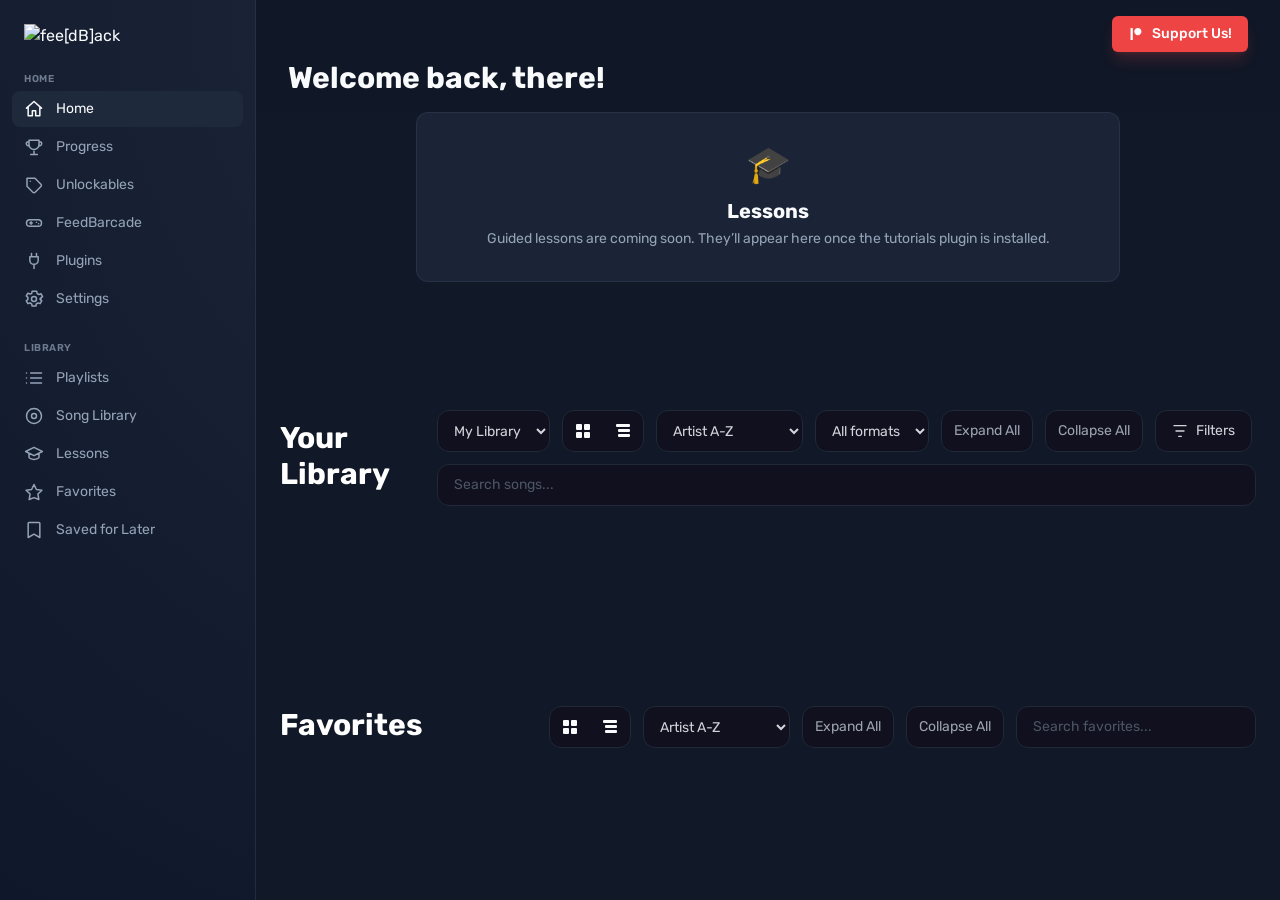
==== static/v3/index.html @ 0f02298d "feat(capabilities): gamepad-input domain Core-owned domain that lets a plugin claim a controller and" ====
<!DOCTYPE html>
<!--
  fee[dB]ack v0.3.0 shell — the app's only UI, served at `/` (and `/v3`, a
  back-compat alias). The classic v2 shell it was forked from is deleted.

  Originally a re-chromed copy of that shell: the v0.3.0 sidebar + topbar
  replace the (hidden) legacy navbar, new #v3-* screens are added, and all the
  legacy screens (#home library, #favorites, #settings, #player, #audio, plugin
  nav containers) are kept verbatim so static/app.js boots UNMODIFIED and the
  whole engine — player/highway, plugin loader, capabilities, audio, library,
  settings — is reused as-is. Navigation is the shared window.showScreen across
  both #v3-* and legacy/#plugin-* screens.
  See ~/Repositories/feedBack-feedback-v030/prompts/12-app-shell.md.
-->
<html lang="en" class="dark scroll-smooth">
<head>
    <meta charset="UTF-8">
    <meta name="viewport" content="width=device-width, initial-scale=1.0">
    <meta name="theme-color" content="#0f172a">
    <meta name="description" content="fee[dB]ack — practice loop for your guitar library: play along, track accuracy, level up.">
    <title>fee[dB]ack</title>
    <!-- Splitscreen pop-out windows (`?ssFollower=1`) get driven into follower
         mode by the splitscreen plugin AFTER it loads, which is well after
         the parser has rendered v3-sidebar / v3-topbar / #player-controls /
         the v3 player rail. Without an early flag the popup flashes the
         normal v3 chrome for hundreds of ms before the plugin gets a chance
         to hide it. Tag the document root before ANY external script parses
         and pair it with a style block that suppresses every chrome element
         immediately. The splitscreen plugin's own ss-follower body class
         takes over once it boots, mirroring this rule set so the two stay
         in sync (see the plugin's screen.js chrome-hide CSS).

         IMPORTANT: do NOT hide #v3-main here. #player lives *inside* #v3-main
         (it's the scroll container that holds every .screen), so a
         `display:none` on #v3-main also blanks #player — the one surface we
         need visible. app.js's follower bootstrap already activated #player
         (app.js:9716), and the plugin's ss-follower rules likewise keep
         #player shown and never touch #v3-main; matching that keeps the
         empty player chrome painted through the boot window instead of a
         blank popup. Hide the chrome *inside* #v3-main (topbar, non-player
         screens, rail) individually, leaving #v3-main as a transparent
         flex container. -->
    <style>
        html.ss-follower-pre #v3-sidebar,
        html.ss-follower-pre #v3-topbar,
        html.ss-follower-pre #v3-railzone,
        html.ss-follower-pre [id^="v3-rail-pop-"],
        html.ss-follower-pre #player-controls,
        html.ss-follower-pre #player-hud,
        html.ss-follower-pre #section-map,
        html.ss-follower-pre #navbar,
        html.ss-follower-pre .screen:not(#player) { display: none !important; }
        html.ss-follower-pre body { margin: 0; overflow: hidden; }
    </style>
    <script>
        (function () {
            try {
                if (new URLSearchParams(location.search).get('ssFollower') === '1') {
                    document.documentElement.classList.add('ss-follower-pre');
                }
            } catch (_) { /* file:// or sandboxed iframe */ }
        })();
    </script>
    <!-- Interface size (Accessibility): apply the saved UI scale to the root
         font-size BEFORE any stylesheet paints, so there is no flash-of-reflow
         on load. Mirrors capabilities/interface-scale.js, which is the
         authoritative owner and re-applies once it parses. Relative % (never a
         px literal) so a raised browser/OS base font size is respected. -->
    <script>
        (function () {
            try {
                var raw = localStorage.getItem('v3-interface-scale');
                if (raw == null) return;
                var v = Math.min(1.5, Math.max(0.85, parseFloat(raw)));
                if (!isFinite(v) || Math.abs(v - 1) < 0.001) return;
                var el = document.documentElement;
                el.style.setProperty('--fb-scale', String(v));
                el.style.fontSize = (v * 100).toFixed(2) + '%';
            } catch (_) { /* file:// or private mode */ }
        })();
    </script>
    <!-- fee[dB]ack mark (the [dB] motif). SVG primary, PNG fallback. -->
    <link rel="icon" type="image/svg+xml" href="/static/v3/brand/favicon.svg">
    <link rel="icon" type="image/png" sizes="32x32" href="/static/v3/brand/favicon-32.png">
    <link rel="apple-touch-icon" href="/static/v3/brand/icon-192.png">
    <link rel="manifest" href="/static/v3/manifest.json">
    <!-- Tailwind utility classes are served from a prebuilt static
         stylesheet (regenerated by scripts/build-tailwind.sh). The old
         Play CDN (cdn.tailwindcss.com) JIT scanned the DOM ~1.8x/sec
         on the main thread, dropping ~26% of frames with the 3D
         highway running — see feedBack-desktop#110. Theme extensions
         (dark/accent/gold colors, Inter font) live in tailwind.config.js. -->
    <link rel="stylesheet" href="/static/tailwind.min.css">
    <!-- UI font: Rubik (Google Fonts, OFL). Applied via fontFamily.display in tailwind.config.js. -->
    <link rel="preconnect" href="https://fonts.gstatic.com" crossorigin>
    <link href="https://fonts.googleapis.com/css2?family=Rubik:wght@300;400;500;600;700;800;900&display=swap" rel="stylesheet">
    <link rel="stylesheet" href="/static/style.css">
    <link rel="stylesheet" href="/static/vendor/shepherd.css">
    <link rel="stylesheet" href="/static/tour-engine.css">
    <!-- v0.3.0 shell styles (radial-gradient bg, custom scrollbars). -->
    <link rel="stylesheet" href="/static/v3/v3.css">
    <!-- Detachable panes: the pop-out chip, the dock, and the widgets built-in
         panes render with. Hand-authored (not Tailwind-scanned) so a
         runtime-installed plugin can use the chip without shipping its own CSS. -->
    <link rel="stylesheet" href="/static/panes/panes.css">
    <!-- EVERY external script below is `defer`. Do not add a plain one.
         `defer` and `type="module"` scripts share a single "execute after
         parsing" list and run in DOCUMENT ORDER; a plain classic script runs
         DURING parse, ahead of all of them. So one plain tag would jump the
         queue — and once the capabilities become modules (they defer), a
         still-plain app.js would run BEFORE the bus exists and die on its
         top-level `window.feedBack.on(...)` calls. Keeping every tag deferred
         is what preserves this file's order through the ES-module migration.
         Enforced by test_every_external_script_defers_so_document_order_is_execution_order.

         The scripts themselves boot on DOMContentLoaded, which fires only after
         all of the above have evaluated — that is what lets a script's boot()
         use a global another script defines further down this list (there are
         ~43 such forward references). Their readyState guards therefore treat
         'interactive' as not-ready; see the note at each one. -->

    <!-- Diagnostics console capture must wrap console.* before any other
         script logs anything; load it as early as possible. See
         docs/diagnostics-bundle-spec.md (feedBack#166). -->
    <script defer src="/static/diagnostics.js"></script>
    <script type="module" src="/static/capabilities.js"></script>
    <script type="module" src="/static/capabilities/library.js"></script>
    <script type="module" src="/static/capabilities/tuning.js"></script>
    <script type="module" src="/static/capabilities/working-tuning.js"></script>
    <script type="module" src="/static/capabilities/audio-session.js"></script>
    <script type="module" src="/static/capabilities/audio-effects.js"></script>
    <script type="module" src="/static/capabilities/playback.js"></script>
    <!-- fee[dB]ack v0.3.0: ui.library-card-injection capability (plugin card actions). -->
    <script type="module" src="/static/capabilities/library-card-actions.js"></script>
    <script type="module" src="/static/capabilities/visualization.js"></script>
    <script type="module" src="/static/capabilities/chart-transform.js"></script>
    <script type="module" src="/static/capabilities/note-detection.js"></script>
    <script type="module" src="/static/capabilities/midi-input.js"></script>
    <script type="module" src="/static/capabilities/gamepad-input.js"></script>
    <script type="module" src="/static/capabilities/interface-scale.js"></script>
</head>
<body class="h-screen flex overflow-hidden bg-fb-sidebar text-fb-text font-display">

    <!-- fee[dB]ack v0.3.0 sidebar. Built by shell.js (HOME / LIBRARY groups);
         the inline brand is the no-JS fallback. -->
    <aside id="v3-sidebar" class="w-64 border-r border-fb-border/50 flex-col shrink-0 hidden md:flex">
        <div id="v3-brand" class="p-6">
            <img src="/static/v3/brand/feedback-logo-light.png" alt="fee[dB]ack" style="width:100%;height:auto;display:block">
        </div>
        <nav id="v3-nav" class="flex-1 overflow-y-auto px-3 pb-6 space-y-6" aria-label="Primary"></nav>
    </aside>

    <!-- Main scroll region: topbar + v0.3.0 screens + (reused) legacy screens. -->
    <main id="v3-main" class="flex-1 overflow-y-auto relative">
        <!-- Topbar (built by shell.js): secondary nav, search, Support, badge cluster. -->
        <header id="v3-topbar"></header>

        <!-- New v0.3.0 screens. Empty here; filled by later prompts (dashboard 13,
             plugins 19, profile/playlists/saved 15/16). #v3-home is the default. -->
        <div id="v3-home" class="screen active"></div>
        <div id="v3-songs" class="screen"></div>
        <div id="v3-plugins" class="screen"></div>
        <div id="v3-profile" class="screen"></div>
        <div id="v3-progress" class="screen"></div>
        <div id="v3-shop" class="screen"></div>
        <div id="v3-playlists" class="screen"></div>
        <div id="v3-saved" class="screen"></div>
        <div id="v3-feedbarcade" class="screen"></div>
        <!-- Lessons: native v3 tutorials screen lands in a later prompt; until
             the tutorials plugin is installed this shows a placeholder rather
             than dumping to the Plugins page. -->
        <div id="v3-lessons" class="screen">
            <div class="max-w-3xl mx-auto px-6 md:px-8 pb-8">
                <div class="bg-fb-card/80 backdrop-blur rounded-xl p-8 border border-fb-border/50 text-center">
                    <div class="text-4xl mb-3">🎓</div>
                    <h3 class="text-xl font-bold text-fb-text mb-1">Lessons</h3>
                    <p class="text-fb-textDim text-sm">Guided lessons are coming soon. They’ll appear here once the tutorials plugin is installed.</p>
                </div>
            </div>
        </div>

    <!-- Legacy top navbar — hidden in v3 (the sidebar/topbar replace it) but kept
         in the DOM so app.js's #nav-plugins / #mobile-nav-plugins injection and the
         navbar-scroll handler still resolve their elements. -->
    <nav id="navbar" class="hidden fixed top-0 w-full z-50 transition-all duration-300">
        <div class="max-w-7xl mx-auto px-6 h-16 flex items-center justify-between">
            <div class="flex items-end gap-1.5">
                <a href="#" onclick="showScreen('home');return false" class="text-xl font-bold bg-gradient-to-r from-accent-light to-purple-400 bg-clip-text text-transparent">
                    FeedBack
                </a>
                <span id="app-version" class="text-xs text-gray-600 mb-0.5"></span>
            </div>
            <div class="hidden md:flex items-center gap-8">
                <a href="#" onclick="showScreen('home');return false" class="text-sm text-gray-400 hover:text-white transition">Library</a>
                <a href="#" onclick="showScreen('favorites');return false" class="text-sm text-gray-400 hover:text-white transition">Favorites</a>
                <a href="#" onclick="document.getElementById('upload-songs-file').click();return false" class="text-sm text-gray-400 hover:text-white transition">Upload</a>
                <span id="nav-plugins" class="contents"></span>
                <a href="#" onclick="showScreen('settings');return false" class="text-sm text-gray-400 hover:text-white transition">Settings</a>
            </div>
            <!-- Mobile menu -->
            <button onclick="document.getElementById('mobile-menu').classList.toggle('hidden')" class="md:hidden text-gray-400">
                <svg class="w-6 h-6" fill="none" stroke="currentColor" viewBox="0 0 24 24"><path stroke-linecap="round" stroke-linejoin="round" stroke-width="2" d="M4 6h16M4 12h16M4 18h16"/></svg>
            </button>
        </div>
        <div id="mobile-menu" class="hidden md:hidden bg-dark-800/95 backdrop-blur border-t border-gray-800">
            <div class="px-6 py-4 flex flex-col gap-3">
                <a href="#" onclick="showScreen('home');this.parentElement.parentElement.classList.add('hidden');return false" class="text-gray-400 hover:text-white">Library</a>
                <a href="#" onclick="showScreen('favorites');this.parentElement.parentElement.classList.add('hidden');return false" class="text-gray-400 hover:text-white">Favorites</a>
                <a href="#" onclick="document.getElementById('upload-songs-file').click();this.parentElement.parentElement.classList.add('hidden');return false" class="text-gray-400 hover:text-white">Upload</a>
                <span id="mobile-nav-plugins" class="flex flex-col gap-2 border-t border-b border-gray-800 py-2 my-1">
                    <span class="text-xs text-gray-600 uppercase tracking-wider">Plugins</span>
                </span>
                <a href="#" onclick="showScreen('settings');this.parentElement.parentElement.classList.add('hidden');return false" class="text-gray-400 hover:text-white">Settings</a>
            </div>
        </div>
    </nav>

    <!-- Hidden file input shared by the navbar "Upload" link. Kept at body
         level so it stays reachable regardless of which screen is active. -->
    <input type="file" id="upload-songs-file" accept=".feedpak,.sloppak" multiple class="hidden" onchange="uploadSongs(this.files); this.value=''">

    <!-- ══ HOME (Hero + Library) — reused as the v3 "Songs" screen ════════ -->
    <div id="home" class="screen">
        <!-- Library -->
        <section id="library-section" class="max-w-7xl mx-auto px-6 pt-24 pb-16">
            <div id="alpha-warning-banner" class="hidden mb-6 px-4 py-3 bg-amber-900/30 border border-amber-500/30 rounded-xl flex items-start gap-3" role="status">
                <span class="text-amber-400 text-lg leading-none mt-0.5" aria-hidden="true">⚠</span>
                <div class="text-sm text-amber-100">
                    <strong class="text-amber-300">Heads up — this is an alpha build.</strong>
                    Some things may be broken or change without warning. If you hit a bug, please file an issue. Thanks for trying it out!
                </div>
            </div>
            <div class="flex flex-col md:flex-row md:items-center justify-between gap-4 mb-10">
                <div>
                    <h2 id="lib-title" class="text-3xl font-bold text-white">Your Library</h2>
                    <p class="text-gray-500 mt-1" id="lib-count"></p>
                </div>
                <div class="flex gap-3 w-full md:w-auto flex-wrap">
                    <select id="lib-provider" onchange="setLibraryProvider(this.value)"
                        aria-label="Library source"
                        class="bg-dark-700 border border-gray-800 rounded-xl px-3 py-2.5 text-sm text-gray-300 outline-none" title="Library source">
                        <option value="local">My Library</option>
                    </select>
                    <!-- View toggle -->
                    <div class="flex bg-dark-700 border border-gray-800 rounded-xl overflow-hidden">
                        <button id="view-grid-btn" onclick="setLibView('grid')" class="px-3 py-2.5 text-sm transition" title="Grid view">
                            <svg class="w-4 h-4" fill="currentColor" viewBox="0 0 16 16"><rect x="1" y="1" width="6" height="6" rx="1"/><rect x="9" y="1" width="6" height="6" rx="1"/><rect x="1" y="9" width="6" height="6" rx="1"/><rect x="9" y="9" width="6" height="6" rx="1"/></svg>
                        </button>
                        <button id="view-tree-btn" onclick="setLibView('tree')" class="px-3 py-2.5 text-sm transition" title="Artist/Album view">
                            <svg class="w-4 h-4" fill="currentColor" viewBox="0 0 16 16"><rect x="1" y="1" width="14" height="3" rx="1"/><rect x="3" y="6" width="12" height="3" rx="1"/><rect x="3" y="11" width="12" height="3" rx="1"/></svg>
                        </button>
                    </div>
                    <!-- Grid controls -->
                    <select id="lib-sort" onchange="sortLibrary()"
                        class="lib-grid-ctrl bg-dark-700 border border-gray-800 rounded-xl px-3 py-2.5 text-sm text-gray-300 outline-none">
                        <option value="artist">Artist A-Z</option>
                        <option value="artist-desc">Artist Z-A</option>
                        <option value="title">Title A-Z</option>
                        <option value="title-desc">Title Z-A</option>
                        <option value="recent">Recently Added</option>
                        <option value="year-desc">Year (newest)</option>
                        <option value="year">Year (oldest)</option>
                        <option value="tuning">Tuning</option>
                    </select>
                    <!-- Format filter (shared) -->
                    <select id="lib-format" onchange="sortLibrary()"
                        class="bg-dark-700 border border-gray-800 rounded-xl px-3 py-2.5 text-sm text-gray-300 outline-none" title="Filter by format">
                        <option value="">All formats</option>
                        <option value="sloppak">Feedpak</option>
                        <option value="loose">Folder</option>
                    </select>
                    <!-- Tree controls -->
                    <button onclick="toggleAllArtists(true)" class="lib-tree-ctrl bg-dark-700 border border-gray-800 rounded-xl px-3 py-2.5 text-sm text-gray-400 hover:text-white transition">Expand All</button>
                    <button onclick="toggleAllArtists(false)" class="lib-tree-ctrl bg-dark-700 border border-gray-800 rounded-xl px-3 py-2.5 text-sm text-gray-400 hover:text-white transition">Collapse All</button>
                    <!-- Filters drawer toggle (feedBack#129) -->
                    <button onclick="toggleLibFilters()" id="btn-lib-filters"
                        class="bg-dark-700 border border-gray-800 hover:border-accent/40 rounded-xl px-4 py-2.5 text-sm text-gray-300 transition flex items-center gap-2"
                        title="Filter by parts, tuning, lyrics">
                        <svg class="w-4 h-4" fill="none" stroke="currentColor" viewBox="0 0 24 24"><path stroke-linecap="round" stroke-linejoin="round" stroke-width="2" d="M3 4h18M6 12h12M10 20h4"/></svg>
                        <span>Filters</span>
                        <span id="lib-filters-count" class="hidden bg-accent/30 text-accent-light text-xs font-semibold rounded-full px-1.5 py-0.5 min-w-[1.25rem] text-center">0</span>
                    </button>
                    <!-- Shared -->
                    <input type="text" id="lib-filter" placeholder="Search songs..." oninput="filterLibrary()"
                        class="bg-dark-700 border border-gray-800 rounded-xl px-4 py-2.5 text-sm text-gray-300 placeholder-gray-600 focus:border-accent/50 focus:ring-1 focus:ring-accent/30 outline-none flex-1 md:w-60 transition">
                </div>
            </div>
            <!-- Active-filter chip row (only visible when filters are set, feedBack#129) -->
            <div id="lib-filter-chips" class="hidden flex flex-wrap gap-2 mb-5"></div>
            <div id="lib-grid" class="grid grid-cols-1 sm:grid-cols-2 lg:grid-cols-3 xl:grid-cols-4 gap-5">
                <!-- Cards populated by JS -->
            </div>
            <div id="lib-tree" class="space-y-2 hidden">
                <!-- Tree populated by JS -->
            </div>
        </section>

        <!-- ══ Filters drawer (feedBack#129/#69/#22) ═════════════════════ -->
        <div id="lib-filter-overlay" class="fixed inset-0 bg-black/40 z-40 hidden"
             onclick="toggleLibFilters(false)"></div>
        <aside id="lib-filter-drawer"
               class="fixed top-0 right-0 h-full w-full sm:w-96 bg-dark-800 border-l border-gray-800 z-50 transform translate-x-full transition-transform duration-200 overflow-y-auto">
            <div class="p-6 space-y-6">
                <div class="flex items-center justify-between">
                    <h3 class="text-lg font-semibold text-white">Filters</h3>
                    <button onclick="toggleLibFilters(false)" class="text-gray-500 hover:text-white" title="Close">
                        <svg class="w-5 h-5" fill="none" stroke="currentColor" viewBox="0 0 24 24"><path stroke-linecap="round" stroke-linejoin="round" stroke-width="2" d="M6 18L18 6M6 6l12 12"/></svg>
                    </button>
                </div>

                <section>
                    <div class="text-xs font-semibold uppercase tracking-wider text-gray-500 mb-2">Arrangements</div>
                    <p class="text-xs text-gray-600 mb-3">Click cycles: any → require → exclude</p>
                    <div id="filter-arrangements" class="flex flex-wrap gap-2"></div>
                </section>

                <section id="filter-stems-section">
                    <div class="text-xs font-semibold uppercase tracking-wider text-gray-500 mb-2">Stems <span class="text-gray-600 normal-case font-normal">(sloppak)</span></div>
                    <p class="text-xs text-gray-600 mb-3">Click cycles: any → require → exclude</p>
                    <div id="filter-stems" class="flex flex-wrap gap-2"></div>
                </section>

                <section>
                    <div class="text-xs font-semibold uppercase tracking-wider text-gray-500 mb-2">Lyrics</div>
                    <div id="filter-lyrics" class="flex flex-wrap gap-2"></div>
                </section>

                <section>
                    <details>
                        <summary class="cursor-pointer flex items-center justify-between text-xs font-semibold uppercase tracking-wider text-gray-500 mb-2">
                            <span id="filter-tunings-label">Tuning</span>
                            <span id="filter-tunings-summary" class="text-gray-600 normal-case font-normal text-xs">All tunings</span>
                        </summary>
                        <div id="filter-tunings" class="mt-3 space-y-1 max-h-64 overflow-y-auto pr-1"></div>
                    </details>
                </section>

                <div class="flex items-center justify-between pt-4 border-t border-gray-800">
                    <button onclick="clearLibFilters()" class="text-sm text-gray-400 hover:text-white transition">Clear all</button>
                    <button onclick="toggleLibFilters(false)" class="bg-accent hover:bg-accent-light px-4 py-2 rounded-lg text-sm font-medium text-white transition">Done</button>
                </div>
            </div>
        </aside>
    </div>

    <!-- ══ FAVORITES ════════════════════════════════════════════════════ -->
    <div id="favorites" class="screen">
        <section class="max-w-7xl mx-auto px-6 pt-24 pb-16">
            <div class="flex flex-col md:flex-row md:items-center justify-between gap-4 mb-10">
                <div>
                    <h2 class="text-3xl font-bold text-white">Favorites</h2>
                    <p class="text-gray-500 mt-1" id="fav-count"></p>
                </div>
                <div class="flex gap-3 w-full md:w-auto flex-wrap">
                    <div class="flex bg-dark-700 border border-gray-800 rounded-xl overflow-hidden">
                        <button id="fav-view-grid-btn" onclick="setFavView('grid')" class="px-3 py-2.5 text-sm transition" title="Grid view">
                            <svg class="w-4 h-4" fill="currentColor" viewBox="0 0 16 16"><rect x="1" y="1" width="6" height="6" rx="1"/><rect x="9" y="1" width="6" height="6" rx="1"/><rect x="1" y="9" width="6" height="6" rx="1"/><rect x="9" y="9" width="6" height="6" rx="1"/></svg>
                        </button>
                        <button id="fav-view-tree-btn" onclick="setFavView('tree')" class="px-3 py-2.5 text-sm transition" title="Artist/Album view">
                            <svg class="w-4 h-4" fill="currentColor" viewBox="0 0 16 16"><rect x="1" y="1" width="14" height="3" rx="1"/><rect x="3" y="6" width="12" height="3" rx="1"/><rect x="3" y="11" width="12" height="3" rx="1"/></svg>
                        </button>
                    </div>
                    <select id="fav-sort" onchange="sortFavorites()"
                        class="fav-grid-ctrl bg-dark-700 border border-gray-800 rounded-xl px-3 py-2.5 text-sm text-gray-300 outline-none">
                        <option value="artist">Artist A-Z</option>
                        <option value="artist-desc">Artist Z-A</option>
                        <option value="title">Title A-Z</option>
                        <option value="title-desc">Title Z-A</option>
                        <option value="recent">Recently Added</option>
                        <option value="tuning">Tuning</option>
                    </select>
                    <button onclick="toggleAllFavoriteArtists(true)" class="fav-tree-ctrl bg-dark-700 border border-gray-800 rounded-xl px-3 py-2.5 text-sm text-gray-400 hover:text-white transition">Expand All</button>
                    <button onclick="toggleAllFavoriteArtists(false)" class="fav-tree-ctrl bg-dark-700 border border-gray-800 rounded-xl px-3 py-2.5 text-sm text-gray-400 hover:text-white transition">Collapse All</button>
                    <input type="text" id="fav-filter" placeholder="Search favorites..." oninput="filterFavorites()"
                        class="bg-dark-700 border border-gray-800 rounded-xl px-4 py-2.5 text-sm text-gray-300 placeholder-gray-600 focus:border-accent/50 focus:ring-1 focus:ring-accent/30 outline-none flex-1 md:w-60 transition">
                </div>
            </div>
            <div id="fav-grid" class="grid grid-cols-1 sm:grid-cols-2 lg:grid-cols-3 xl:grid-cols-4 gap-5">
            </div>
            <div id="fav-tree" class="space-y-2 hidden">
            </div>
        </section>
    </div>

    <!-- ══ Plugin screens injected dynamically by loadPlugins() ══════════ -->

    <!-- ══ SETTINGS ═══════════════════════════════════════════════════════ -->
    <div id="settings" class="screen">
        <!-- fb-selectable: Settings is read-only content (paths, device names,
             version, diagnostics, About) the user copies — opt the whole panel
             back in under the v3 non-select default. See static/v3/v3.css. -->
        <div class="fb-settings fb-selectable">
            <button onclick="showScreen('home')" class="fb-settings-back">
                <svg fill="none" stroke="currentColor" viewBox="0 0 24 24"><path stroke-linecap="round" stroke-linejoin="round" stroke-width="2" d="M15 19l-7-7 7-7"/></svg> Home
            </button>
            <h2 class="fb-settings-title">Settings</h2>

            <!-- Tab bar — click handling + active-tab persistence wired by
                 static/v3/settings.js. data-tab keys match the .fb-tabpanel
                 below; the fallback "Plugins" tab hosts uncategorized plugin
                 panels (manifest settings.category routes the others). -->
            <div class="fb-tabbar" id="settings-tabbar">
                <button type="button" class="fb-tab" data-tab="gameplay">Gameplay</button>
                <button type="button" class="fb-tab" data-tab="accessibility">Accessibility</button>
                <button type="button" class="fb-tab" data-tab="audio">Audio</button>
                <button type="button" class="fb-tab" data-tab="graphics">Graphics</button>
                <button type="button" class="fb-tab" data-tab="keybinds">Keybinds</button>
                <button type="button" class="fb-tab" data-tab="progression">Progression</button>
                <button type="button" class="fb-tab" data-tab="mic">Mic</button>
                <button type="button" class="fb-tab" data-tab="plugins">Plugins</button>
                <button type="button" class="fb-tab" data-tab="system">System</button>
            </div>

            <!-- ══ GAMEPLAY ════════════════════════════════════════════════ -->
            <div class="fb-tabpanel" data-tab="gameplay">
                <div class="fb-tabpanel-head">
                    <h3>Gameplay Settings</h3>
                    <button type="button" class="fb-reset-btn" data-reset="gameplay">
                        <svg fill="none" stroke="currentColor" viewBox="0 0 24 24"><path stroke-linecap="round" stroke-linejoin="round" stroke-width="2" d="M4 4v5h.582m15.356 2A8.001 8.001 0 004.582 9m0 0H9m11 11v-5h-.581m0 0a8.003 8.003 0 01-15.357-2m15.357 2H15"/></svg>
                        Reset Gameplay Settings
                    </button>
                </div>
                <div class="fb-srows">
                    <!-- Left-handed -->
                    <div class="fb-srow">
                        <span class="fb-srow-icon"><svg fill="none" stroke="currentColor" viewBox="0 0 24 24"><path stroke-linecap="round" stroke-linejoin="round" stroke-width="2" d="M8 7h12m0 0l-4-4m4 4l-4 4M16 17H4m0 0l4 4m-4-4l4-4"/></svg></span>
                        <div class="fb-srow-main">
                            <div class="fb-srow-title">Left-handed mode</div>
                            <div class="fb-srow-desc">Invert frets on the note highway for left-handed players.</div>
                        </div>
                        <div class="fb-srow-control">
                            <label class="fb-switch">
                                <input type="checkbox" id="setting-lefty" onchange="highway.setLefty(this.checked)">
                                <span class="fb-switch-track"></span>
                            </label>
                        </div>
                    </div>
                    <!-- Default arrangement -->
                    <div class="fb-srow">
                        <span class="fb-srow-icon"><svg fill="none" stroke="currentColor" viewBox="0 0 24 24"><path stroke-linecap="round" stroke-linejoin="round" stroke-width="2" d="M4 6h16M4 12h16M4 18h16"/></svg></span>
                        <div class="fb-srow-main">
                            <div class="fb-srow-title">Default arrangement</div>
                            <div class="fb-srow-desc">Which arrangement loads first when you open a song.</div>
                        </div>
                        <div class="fb-srow-control">
                            <select id="default-arrangement" onchange="persistSetting('default_arrangement', this.value)"
                                class="bg-dark-700 border border-gray-800 rounded-xl px-3 py-2.5 text-sm text-gray-300 outline-none">
                                <option value="">Most notes (auto)</option>
                                <option value="Lead">Lead</option>
                                <option value="Rhythm">Rhythm</option>
                                <option value="Bass">Bass</option>
                            </select>
                        </div>
                    </div>
                    <!-- Instrument pathway -->
                    <div class="fb-srow">
                        <span class="fb-srow-icon"><svg fill="none" stroke="currentColor" viewBox="0 0 24 24"><path stroke-linecap="round" stroke-linejoin="round" stroke-width="2" d="M9 20l-5.447-2.724A1 1 0 013 16.382V5.618a1 1 0 011.447-.894L9 7m0 13l6-3m-6 3V7m6 10l4.553 2.276A1 1 0 0021 18.382V7.618a1 1 0 00-1.447-.894L15 4m0 13V4m0 0L9 7"/></svg></span>
                        <div class="fb-srow-main">
                            <div class="fb-srow-title">Instrument pathway</div>
                            <div class="fb-srow-desc">Preferred path for the selected instrument. This is remembered per instrument profile.</div>
                        </div>
                        <div class="fb-srow-control">
                            <select id="setting-instrument-pathway" onchange="setInstrumentPathway(this.value)"
                                class="bg-dark-700 border border-gray-800 rounded-xl px-3 py-2.5 text-sm text-gray-300 outline-none">
                                <option value="songs">Songs</option>
                                <option value="practice">Practice</option>
                                <option value="learn">Learn</option>
                                <option value="studio">Studio</option>
                            </select>
                        </div>
                    </div>
                    <!-- Arrangement routes (naming mode) -->
                    <div class="fb-srow">
                        <span class="fb-srow-icon"><svg fill="none" stroke="currentColor" viewBox="0 0 24 24"><path stroke-linecap="round" stroke-linejoin="round" stroke-width="2" d="M9 20l-5.447-2.724A1 1 0 013 16.382V5.618a1 1 0 011.447-.894L9 7m0 13l6-3m-6 3V7m6 10l4.553 2.276A1 1 0 0021 18.382V7.618a1 1 0 00-1.447-.894L15 4m0 13V4m0 0L9 7"/></svg></span>
                        <div class="fb-srow-main">
                            <div class="fb-srow-title">Arrangement routes</div>
                            <div class="fb-srow-desc">How arrangement variants are labelled across the app.</div>
                        </div>
                        <div class="fb-srow-control">
                            <select id="arrangement-naming-mode" onchange="_onNamingModeChange(this.value)"
                                class="bg-dark-700 border border-gray-800 rounded-xl px-3 py-2.5 text-sm text-gray-300 outline-none">
                                <option value="smart">Smart (Lead, Alt. Lead, Rhythm, Bass…)</option>
                                <option value="legacy">Legacy (Combo, Bass)</option>
                            </select>
                        </div>
                    </div>
                    <!-- A/V sync offset -->
                    <div class="fb-srow fb-srow-stack">
                        <div style="display:flex; align-items:center; gap:1rem;">
                            <span class="fb-srow-icon"><svg fill="none" stroke="currentColor" viewBox="0 0 24 24"><path stroke-linecap="round" stroke-linejoin="round" stroke-width="2" d="M12 8v4l3 3m6-3a9 9 0 11-18 0 9 9 0 0118 0z"/></svg></span>
                            <div class="fb-srow-main">
                                <div class="fb-srow-title">A/V sync offset: <span id="setting-av-offset-val" style="margin-left:.35rem;">0</span> ms</div>
                                <div class="fb-srow-desc">Positive = audio plays ahead of visual notes; raise to catch the highway up. Adjust live with the [ and ] keys (Shift for ±50 ms). Auto-saves.</div>
                            </div>
                        </div>
                        <input type="range" id="setting-av-offset" min="-300" max="300" step="1" value="0"
                            oninput="setAvOffsetMs(this.value, false, 'manual')" class="fb-srow-wide slider-input">
                    </div>
                    <!-- Note highway speed (master difficulty) -->
                    <div class="fb-srow fb-srow-stack">
                        <div style="display:flex; align-items:center; gap:1rem;">
                            <span class="fb-srow-icon"><svg fill="none" stroke="currentColor" viewBox="0 0 24 24"><path stroke-linecap="round" stroke-linejoin="round" stroke-width="2" d="M13 10V3L4 14h7v7l9-11h-7z"/></svg></span>
                            <div class="fb-srow-main">
                                <div class="fb-srow-title">Note highway speed: <span id="setting-highway-speed-val" style="margin-left:.35rem;">100</span>%</div>
                                <div class="fb-srow-desc">Master difficulty — lower simplifies the chart (fewer notes); 100% plays the full arrangement.</div>
                            </div>
                        </div>
                        <input type="range" id="setting-highway-speed" min="0" max="100" step="5" value="100"
                            oninput="setMastery(this.value)" class="fb-srow-wide slider-input">
                    </div>
                    <!-- Miss penalty (stub) -->
                    <div class="fb-srow">
                        <span class="fb-srow-icon"><svg fill="none" stroke="currentColor" viewBox="0 0 24 24"><path stroke-linecap="round" stroke-linejoin="round" stroke-width="2" d="M12 9v2m0 4h.01M5.07 19H19a2 2 0 001.71-3L13.71 4a2 2 0 00-3.42 0L3.34 16a2 2 0 001.73 3z"/></svg></span>
                        <div class="fb-srow-main">
                            <div class="fb-srow-title">Miss penalty <span class="fb-stub-note">Not yet active</span></div>
                            <div class="fb-srow-desc">How harshly missed notes are scored. Saved now; scoring wiring lands in a later release.</div>
                        </div>
                        <div class="fb-srow-control">
                            <select id="setting-miss-penalty" onchange="persistSetting('miss_penalty', this.value)"
                                class="bg-dark-700 border border-gray-800 rounded-xl px-3 py-2.5 text-sm text-gray-300 outline-none">
                                <option value="none">None</option>
                                <option value="low">Low</option>
                                <option value="medium">Standard</option>
                                <option value="high">High</option>
                            </select>
                        </div>
                    </div>
                    <!-- Countdown before song -->
                    <div class="fb-srow">
                        <span class="fb-srow-icon"><svg fill="none" stroke="currentColor" viewBox="0 0 24 24"><path stroke-linecap="round" stroke-linejoin="round" stroke-width="2" d="M12 8v4l3 3m-3 5a9 9 0 100-18 9 9 0 000 18z"/></svg></span>
                        <div class="fb-srow-main">
                            <div class="fb-srow-title">Countdown before song</div>
                            <div class="fb-srow-desc">Play a four-beat count-in before a song starts so you can get ready.</div>
                        </div>
                        <div class="fb-srow-control">
                            <label class="fb-switch">
                                <input type="checkbox" id="setting-countdown-before-song" onchange="setCountdownBeforeSong(this.checked)">
                                <span class="fb-switch-track"></span>
                            </label>
                        </div>
                    </div>
                    <!-- Countdown: only for songs that start right away (mattromano build) -->
                    <div class="fb-srow">
                        <span class="fb-srow-icon"><svg fill="none" stroke="currentColor" viewBox="0 0 24 24"><path stroke-linecap="round" stroke-linejoin="round" stroke-width="2" d="M12 8v4l3 3m-3 5a9 9 0 100-18 9 9 0 000 18z"/></svg></span>
                        <div class="fb-srow-main">
                            <div class="fb-srow-title">Countdown: only when needed</div>
                            <div class="fb-srow-desc">Count in only when the first note comes within 3 seconds. Never when a queue moves on to its next song.</div>
                        </div>
                        <div class="fb-srow-control">
                            <label class="fb-switch">
                                <input type="checkbox" id="setting-countdown-auto" onchange="setCountdownBeforeSongAuto(this.checked)">
                                <span class="fb-switch-track"></span>
                            </label>
                        </div>
                    </div>
                    <!-- Fail behavior (stub) -->
                    <div class="fb-srow">
                        <span class="fb-srow-icon"><svg fill="none" stroke="currentColor" viewBox="0 0 24 24"><path stroke-linecap="round" stroke-linejoin="round" stroke-width="2" d="M4 4v5h.582m15.356 2A8.001 8.001 0 004.582 9m0 0H9m11 11v-5h-.581m0 0a8.003 8.003 0 01-15.357-2m15.357 2H15"/></svg></span>
                        <div class="fb-srow-main">
                            <div class="fb-srow-title">Fail behavior <span class="fb-stub-note">Not yet active</span></div>
                            <div class="fb-srow-desc">What happens when you fail a section. Saved now; gameplay wiring lands in a later release.</div>
                        </div>
                        <div class="fb-srow-control">
                            <select id="setting-fail-behavior" onchange="persistSetting('fail_behavior', this.value)"
                                class="bg-dark-700 border border-gray-800 rounded-xl px-3 py-2.5 text-sm text-gray-300 outline-none">
                                <option value="continue">Continue playing</option>
                                <option value="restart">Restart section</option>
                                <option value="stop">Stop song</option>
                            </select>
                        </div>
                    </div>
                    <!-- Autoplay & auto-exit -->
                    <div class="fb-srow">
                        <span class="fb-srow-icon"><svg fill="none" stroke="currentColor" viewBox="0 0 24 24"><path stroke-linecap="round" stroke-linejoin="round" stroke-width="2" d="M14.752 11.168l-3.197-2.132A1 1 0 0010 9.87v4.263a1 1 0 001.555.832l3.197-2.132a1 1 0 000-1.664z"/><path stroke-linecap="round" stroke-linejoin="round" stroke-width="2" d="M21 12a9 9 0 11-18 0 9 9 0 0118 0z"/></svg></span>
                        <div class="fb-srow-main">
                            <div class="fb-srow-title">Autoplay &amp; auto-exit</div>
                            <div class="fb-srow-desc">Start songs/lessons automatically and return to the menu when the score screen closes.</div>
                        </div>
                        <div class="fb-srow-control">
                            <label class="fb-switch">
                                <input type="checkbox" id="setting-autoplay-exit" checked onchange="setAutoplayExit(this.checked)">
                                <span class="fb-switch-track"></span>
                            </label>
                        </div>
                    </div>
                    <!-- "Up Next" pill -->
                    <div class="fb-srow">
                        <span class="fb-srow-icon"><svg fill="none" stroke="currentColor" viewBox="0 0 24 24"><path stroke-linecap="round" stroke-linejoin="round" stroke-width="2" d="M13 5l7 7-7 7M5 5l7 7-7 7"/></svg></span>
                        <div class="fb-srow-main">
                            <div class="fb-srow-title">Show &ldquo;Up Next&rdquo;</div>
                            <div class="fb-srow-desc">Display the upcoming-section pill in the top-right of the player during playback.</div>
                        </div>
                        <div class="fb-srow-control">
                            <label class="fb-switch">
                                <input type="checkbox" id="setting-show-upnext" checked onchange="setShowUpNext(this.checked)">
                                <span class="fb-switch-track"></span>
                            </label>
                        </div>
                    </div>
                    <!-- Ask before leaving a song -->
                    <div class="fb-srow">
                        <span class="fb-srow-icon"><svg fill="none" stroke="currentColor" viewBox="0 0 24 24"><path stroke-linecap="round" stroke-linejoin="round" stroke-width="2" d="M17 16l4-4m0 0l-4-4m4 4H7m6 4v1a3 3 0 01-3 3H6a3 3 0 01-3-3V7a3 3 0 013-3h4a3 3 0 013 3v1"/></svg></span>
                        <div class="fb-srow-main">
                            <div class="fb-srow-title">Ask before leaving a song</div>
                            <div class="fb-srow-desc">Confirm before Escape (or the player&rsquo;s ✕) exits a song. Off by default &mdash; Escape leaves instantly. With it on, a confirm appears; Space, Enter, or &ldquo;Leave&rdquo; exits, while Escape dismisses it.</div>
                        </div>
                        <div class="fb-srow-control">
                            <label class="fb-switch">
                                <input type="checkbox" id="setting-confirm-exit" onchange="setConfirmExitSong(this.checked)">
                                <span class="fb-switch-track"></span>
                            </label>
                        </div>
                    </div>
                </div>
            </div>

            <!-- ══ ACCESSIBILITY ═══════════════════════════════════════════ -->
            <div class="fb-tabpanel" data-tab="accessibility">
                <div class="fb-tabpanel-head"><h3>Accessibility</h3></div>
                <div class="fb-srows">
                    <!-- Interface size -->
                    <div class="fb-srow fb-srow-stack">
                        <div style="display:flex; align-items:center; gap:1rem;">
                            <span class="fb-srow-icon"><svg fill="none" stroke="currentColor" viewBox="0 0 24 24"><path stroke-linecap="round" stroke-linejoin="round" stroke-width="2" d="M4 7V5a1 1 0 011-1h14a1 1 0 011 1v2M9 20h6M12 4v16"/></svg></span>
                            <div class="fb-srow-main">
                                <div class="fb-srow-title">Interface size</div>
                                <div class="fb-srow-desc">Make the app&rsquo;s menus, buttons and text larger or smaller. This changes the <strong>app interface</strong> &mdash; not the notes on the note highway (set those under <strong>Graphics</strong>). On desktop you can also press <strong>Ctrl&nbsp;+</strong> / <strong>Ctrl&nbsp;&minus;</strong> to zoom the whole window.</div>
                            </div>
                        </div>
                        <div class="fb-seg" id="setting-interface-size" role="group" aria-label="Interface size">
                            <button type="button" class="fb-seg-btn" data-scale="0.90" aria-pressed="false" onclick="window.feedBack.scale.set(0.90)">Small</button>
                            <button type="button" class="fb-seg-btn" data-scale="1.00" aria-pressed="false" onclick="window.feedBack.scale.set(1.00)">Medium</button>
                            <button type="button" class="fb-seg-btn" data-scale="1.15" aria-pressed="false" onclick="window.feedBack.scale.set(1.15)">Large</button>
                            <button type="button" class="fb-seg-btn" data-scale="1.30" aria-pressed="false" onclick="window.feedBack.scale.set(1.30)">Extra&nbsp;Large</button>
                        </div>
                        <p class="fb-srow-desc" style="margin-top:.55rem;">Larger sizes are recommended for large or high-resolution displays.</p>
                        <details class="fb-finetune">
                            <summary>Fine-tune size</summary>
                            <div class="fb-finetune-body">
                                <input type="range" id="setting-interface-size-slider" min="85" max="150" step="5" value="100"
                                    oninput="window.feedBack.scale.set(this.value / 100, { persist: false })"
                                    onchange="window.feedBack.scale.set(this.value / 100)" class="fb-srow-wide slider-input"
                                    aria-label="Interface size percent">
                                <span class="fb-seg-val"><span id="setting-interface-size-val">100</span>%</span>
                            </div>
                        </details>
                    </div>
                </div>
            </div>

            <!-- ══ AUDIO ═══════════════════════════════════════════════════ -->
            <div class="fb-tabpanel" data-tab="audio">
                <div class="fb-tabpanel-head"><h3>Audio Settings</h3></div>
                <div class="fb-srows">
                    <!-- Live guitar tone source -->
                    <div class="fb-srow fb-srow-stack">
                        <div style="display:flex; align-items:center; gap:1rem;">
                            <span class="fb-srow-icon"><svg fill="none" stroke="currentColor" viewBox="0 0 24 24"><path stroke-linecap="round" stroke-linejoin="round" stroke-width="2" d="M15.536 8.464a5 5 0 010 7.072M19 5a9 9 0 010 14M5 9v6h4l5 5V4L9 9H5z"/></svg></span>
                            <div class="fb-srow-main">
                                <div class="fb-srow-title">Live guitar tone source</div>
                                <div class="fb-srow-desc">Choose External/Spark if your guitar tone comes from hardware like Spark LIVE. fee[dB]ack still scores your playing but won't warn that no internal amp tone is loaded.</div>
                            </div>
                        </div>
                        <select id="setting-live-guitar-tone-source"
                            class="fb-srow-wide bg-dark-700 border border-gray-800 rounded-xl px-3 py-2.5 text-sm text-gray-300 outline-none">
                            <option value="internal">fee[dB]ack internal tone</option>
                            <option value="external_hardware">External amp / hardware pedalboard</option>
                            <option value="spark_control_x">Spark LIVE + Spark Control X</option>
                        </select>
                    </div>
                    <!-- Demucs server -->
                    <div class="fb-srow fb-srow-stack">
                        <div style="display:flex; align-items:center; gap:1rem;">
                            <span class="fb-srow-icon"><svg fill="none" stroke="currentColor" viewBox="0 0 24 24"><path stroke-linecap="round" stroke-linejoin="round" stroke-width="2" d="M5 12h14M5 12a2 2 0 01-2-2V6a2 2 0 012-2h14a2 2 0 012 2v4a2 2 0 01-2 2M5 12a2 2 0 00-2 2v4a2 2 0 002 2h14a2 2 0 002-2v-4a2 2 0 00-2-2"/></svg></span>
                            <div class="fb-srow-main">
                                <div class="fb-srow-title">Demucs server (for stem separation)</div>
                                <div class="fb-srow-desc">Optional. Run <a href="https://github.com/got-feedback/feedBack-demucs-server" target="_blank" rel="noopener" class="text-accent hover:text-accent-light underline">feedBack-demucs-server</a> on a GPU machine to offload stem splitting and avoid resource exhaustion on the host.</div>
                            </div>
                        </div>
                        <div class="fb-srow-control">
                            <!-- Autosave on blur/enter via a single-key POST (like every other v3
                                 setting), so setting the address never depends on the shared Save
                                 button — whose bundled dlc_dir could otherwise block it. Save button
                                 kept for discoverability. -->
                            <input type="text" id="demucs-server-url" placeholder="http://192.168.1.100:7865"
                                onchange="persistSetting('demucs_server_url', this.value.trim())"
                                class="bg-dark-700 border border-gray-800 rounded-xl px-4 py-2.5 text-sm text-gray-300 placeholder-gray-600 focus:border-accent/50 outline-none">
                            <button onclick="saveSettings()" class="bg-accent hover:bg-accent-light px-6 py-2.5 rounded-xl text-sm font-semibold text-white transition">Save</button>
                        </div>
                    </div>
                </div>
            </div>

            <!-- ══ GRAPHICS ════════════════════════════════════════════════ -->
            <div class="fb-tabpanel" data-tab="graphics">
                <div class="fb-tabpanel-head"><h3>Graphics Settings</h3></div>
                <!-- highway_3d (manifest settings.category="graphics") mounts here. -->
                <div id="plugin-settings-graphics" class="space-y-3"></div>
                <p class="fb-tabpanel-empty" data-empty-for="plugin-settings-graphics">No graphics plugins are installed.</p>
            </div>

            <!-- ══ KEYBINDS ════════════════════════════════════════════════ -->
            <div class="fb-tabpanel" data-tab="keybinds">
                <div class="fb-tabpanel-head"><h3>Keyboard Shortcuts</h3></div>
                <!-- Populated by settings.js from the live shortcut registry. -->
                <div id="settings-keybinds"></div>
            </div>

            <!-- ══ PROGRESSION ═════════════════════════════════════════════ -->
            <div class="fb-tabpanel" data-tab="progression">
                <div class="fb-tabpanel-head"><h3>Progression Settings</h3></div>
                <div id="plugin-settings-progression" class="space-y-3"></div>
                <p class="fb-tabpanel-empty" data-empty-for="plugin-settings-progression">No progression plugins are installed.</p>
            </div>

            <!-- ══ MIC ═════════════════════════════════════════════════════ -->
            <div class="fb-tabpanel" data-tab="mic">
                <div class="fb-tabpanel-head"><h3>Microphone &amp; Detection</h3></div>
                <div id="plugin-settings-mic" class="space-y-3"></div>
                <p class="fb-tabpanel-empty" data-empty-for="plugin-settings-mic">No microphone/detection plugins are installed.</p>
            </div>

            <!-- ══ PLUGINS (fallback for uncategorized panels) ═════════════ -->
            <div class="fb-tabpanel" data-tab="plugins">
                <div class="fb-tabpanel-head"><h3>Plugins</h3></div>
                <div class="fb-srows">
                    <div class="fb-srow fb-srow-stack">
                        <div class="fb-srow-main">
                            <div class="fb-srow-title">Plugin updates</div>
                            <div class="fb-srow-desc">Check installed plugins for newer versions.</div>
                        </div>
                        <div class="fb-srow-control" style="justify-content:flex-start;">
                            <button onclick="checkPluginUpdates()" id="btn-check-updates" class="bg-dark-600 hover:bg-dark-500 px-5 py-2.5 rounded-xl text-sm text-gray-300 transition">Check for Updates</button>
                            <span id="updates-status" class="text-xs text-gray-500"></span>
                        </div>
                        <div id="plugin-updates-list" class="space-y-2 fb-srow-wide"></div>
                    </div>
                </div>
                <!-- Per-plugin collapsible sections injected here (uncategorized). -->
                <div id="plugin-settings" class="space-y-3" style="margin-top:.6rem;"></div>
            </div>

            <!-- ══ SYSTEM ══════════════════════════════════════════════════ -->
            <div class="fb-tabpanel" data-tab="system">
                <div class="fb-tabpanel-head"><h3>System</h3></div>
                <div class="fb-srows">
                    <!-- App Updates — desktop-only; setupAppUpdates() unhides. -->
                    <div id="app-updates-block" class="hidden fb-srow fb-srow-stack">
                        <div class="fb-srow-main">
                            <div class="fb-srow-title">App updates</div>
                            <div class="fb-srow-desc">Velopack auto-update channel for the desktop app.</div>
                        </div>
                        <div class="fb-srow-control" style="flex-wrap:wrap;">
                            <select id="app-update-channel"
                                class="bg-dark-700 border border-gray-800 rounded-xl px-3 py-2.5 text-sm text-gray-300 outline-none">
                                <option value="stable">Stable</option>
                                <option value="rc">Release candidate</option>
                                <option value="beta">Beta</option>
                                <option value="alpha">Alpha</option>
                                <option value="nightly">Nightly</option>
                            </select>
                            <button id="app-update-check-now"
                                class="bg-accent hover:bg-accent-light px-4 py-2.5 rounded-xl text-sm font-medium text-white transition disabled:opacity-50">
                                Check for updates
                            </button>
                        </div>
                        <p id="app-update-status" class="text-xs text-gray-500 fb-srow-wide">Loading updater status…</p>
                        <p id="app-update-linux-note" class="hidden text-xs text-yellow-300 fb-srow-wide">
                            Auto-update on Linux only works for the AppImage build on the Nightly channel —
                            <a href="https://github.com/got-feedBack/feedBack-desktop/releases" target="_blank" rel="noopener" class="text-accent hover:text-accent-light underline">download other versions from GitHub Releases</a>.
                        </p>
                    </div>
                    <!-- Window options — desktop-only; setupWindowOptions() unhides. -->
                    <div id="window-options-block" class="hidden">
                        <div class="fb-srow">
                            <div class="fb-srow-main">
                                <div class="fb-srow-title">Fullscreen</div>
                                <div class="fb-srow-desc">Run fee[dB]ack in fullscreen mode. On macOS, changes take effect on the next launch.</div>
                            </div>
                            <div class="fb-srow-control">
                                <label class="fb-switch">
                                    <input type="checkbox" id="setting-start-fullscreen">
                                    <span class="fb-switch-track"></span>
                                </label>
                            </div>
                        </div>
                    </div>
                    <!-- Library folder path -->
                    <div class="fb-srow fb-srow-stack">
                        <div class="fb-srow-main">
                            <div class="fb-srow-title">Library folder path</div>
                            <div class="fb-srow-desc">The folder fee[dB]ack scans for your song library.</div>
                        </div>
                        <div class="fb-srow-control">
                            <input type="text" id="dlc-path" placeholder="/path/to/your/library"
                                class="bg-dark-700 border border-gray-800 rounded-xl px-4 py-2.5 text-sm text-gray-300 placeholder-gray-600 focus:border-accent/50 outline-none">
                            <button onclick="pickDlcFolder()" id="btn-pick-dlc" class="hidden bg-dark-600 hover:bg-dark-500 px-4 py-2.5 rounded-xl text-sm text-gray-300 transition whitespace-nowrap">📂 Browse</button>
                            <button onclick="saveSettings()" class="bg-accent hover:bg-accent-light px-6 py-2.5 rounded-xl text-sm font-semibold text-white transition">Save</button>
                        </div>
                    </div>
                    <!-- Library rescan -->
                    <div class="fb-srow fb-srow-stack">
                        <div class="fb-srow-main">
                            <div class="fb-srow-title">Library</div>
                            <div class="fb-srow-desc">Rescan checks for new songs. Full Rescan clears the cache and re-imports everything.</div>
                        </div>
                        <div class="fb-srow-control">
                            <button onclick="rescanLibrary()" id="btn-rescan" class="bg-dark-600 hover:bg-dark-500 px-5 py-2.5 rounded-xl text-sm text-gray-300 transition">Rescan Library</button>
                            <button onclick="fullRescanLibrary()" id="btn-full-rescan" class="bg-dark-600 hover:bg-red-900/30 px-5 py-2.5 rounded-xl text-sm text-gray-400 transition">Full Rescan</button>
                            <span id="rescan-status" class="text-xs text-gray-500"></span>
                        </div>
                    </div>
                    <!-- Metadata matching (P8 — wired by static/v3/match-review.js) -->
                    <div class="fb-srow fb-srow-stack">
                        <div class="fb-srow-main">
                            <div class="fb-srow-title">Metadata matching</div>
                            <div class="fb-srow-desc">Matches your charts against MusicBrainz in the background to tidy names, years and genres — display only, your files are never modified. Matches at or above the confidence level apply automatically; the rest wait in the library's review queue. Turning this off never disables manual match fixes.</div>
                        </div>
                        <div class="grid grid-cols-2 gap-2 mb-1 text-xs text-gray-400 fb-srow-wide">
                            <label class="flex items-center gap-2"><input type="checkbox" id="enrich-enabled" checked class="rounded border-gray-600 bg-dark-700 text-accent"> Match songs automatically</label>
                            <label class="flex items-center gap-2">Auto-apply confidence
                                <select id="enrich-threshold" class="bg-dark-700 border border-gray-800 rounded-xl px-2 py-1.5 text-xs text-gray-300 outline-none">
                                    <option value="0.85">85% — more auto-matches</option>
                                    <option value="0.9" selected>90% (recommended)</option>
                                    <option value="0.95">95% — cautious</option>
                                    <option value="1.01">Always review</option>
                                </select>
                            </label>
                        </div>
                        <!-- R1 scraper options: sources (who may be contacted) ×
                             auto-apply fields (what a confident match fills in). -->
                        <div class="fb-srow-wide mb-1">
                            <div class="text-[10px] uppercase tracking-wide text-gray-500 mb-1">Sources</div>
                            <div class="grid grid-cols-2 gap-2 text-xs text-gray-400">
                                <label class="flex items-center gap-2"><input type="checkbox" id="enrich-src-musicbrainz" checked class="rounded border-gray-600 bg-dark-700 text-accent"> MusicBrainz — names, years, genres</label>
                                <label class="flex items-center gap-2"><input type="checkbox" id="enrich-src-caa" checked class="rounded border-gray-600 bg-dark-700 text-accent"> Cover Art Archive — album covers</label>
                            </div>
                        </div>
                        <div class="fb-srow-wide mb-1">
                            <div class="text-[10px] uppercase tracking-wide text-gray-500 mb-1">Auto-apply</div>
                            <div class="grid grid-cols-4 gap-2 text-xs text-gray-400">
                                <label class="flex items-center gap-2"><input type="checkbox" id="enrich-apply-names" checked class="rounded border-gray-600 bg-dark-700 text-accent"> Names</label>
                                <label class="flex items-center gap-2"><input type="checkbox" id="enrich-apply-year" checked class="rounded border-gray-600 bg-dark-700 text-accent"> Year</label>
                                <label class="flex items-center gap-2"><input type="checkbox" id="enrich-apply-genres" checked class="rounded border-gray-600 bg-dark-700 text-accent"> Genres</label>
                                <label class="flex items-center gap-2"><input type="checkbox" id="enrich-apply-art" checked class="rounded border-gray-600 bg-dark-700 text-accent"> Cover art</label>
                            </div>
                            <div class="text-[11px] text-gray-600 mt-1">What a confident match may fill in on its own — matches you confirm in the review queue always apply in full.</div>
                        </div>
                        <!-- Audio fingerprint (AcoustID) — opt-in, default OFF. Wired by match-review.js. -->
                        <div class="fb-srow-wide mb-1">
                            <div class="text-[10px] uppercase tracking-wide text-gray-500 mb-1">Audio fingerprint (AcoustID)</div>
                            <label class="flex items-center gap-2 text-xs text-gray-400 mb-1"><input type="checkbox" id="acoustid-enabled" class="rounded border-gray-600 bg-dark-700 text-accent"> Identify by audio — reads the recording itself for the exact version (studio vs live/extended)</label>
                            <input type="text" id="acoustid-api-key" placeholder="AcoustID application key" class="w-full bg-dark-700 border border-gray-800 rounded-xl px-2 py-1.5 text-xs text-gray-300 outline-none">
                            <div class="text-[11px] text-gray-600 mt-1">Opt-in. Get a free key at acoustid.org/new-application; the fpcalc (Chromaprint) binary must be on the server's PATH.</div>
                        </div>
                        <div class="grid grid-cols-2 gap-2 mb-1 text-xs text-gray-400 fb-srow-wide">
                            <label class="flex items-center gap-2">Review queue order
                                <select id="enrich-review-order" class="bg-dark-700 border border-gray-800 rounded-xl px-2 py-1.5 text-xs text-gray-300 outline-none">
                                    <option value="missing_first" selected>Missing info first</option>
                                    <option value="artist">Artist A–Z</option>
                                    <option value="recent">Recently added</option>
                                </select>
                            </label>
                        </div>
                        <div class="fb-srow-control">
                            <button id="enrich-match-now" class="bg-dark-600 hover:bg-dark-500 px-5 py-2.5 rounded-xl text-sm text-gray-300 transition">Match Now</button>
                            <span id="enrich-status" class="text-xs text-gray-500"></span>
                        </div>
                    </div>
                    <!-- Artist pages (PR-B — wired by static/v3/match-review.js). Sits
                         beside the Metadata matching card; the Settings→Library tab
                         regroup is a separate PR. -->
                    <div class="fb-srow fb-srow-stack">
                        <div class="fb-srow-main">
                            <div class="fb-srow-title">Artist pages</div>
                            <div class="fb-srow-desc">A page for every artist in your library — their songs, albums and your practice progress, built entirely from your local collection. External links (official site, tour dates, videos, social) come from one MusicBrainz lookup per matched artist and always open in your browser — nothing plays in-app, and they stay off until you opt in.</div>
                        </div>
                        <div class="grid grid-cols-2 gap-2 mb-1 text-xs text-gray-400 fb-srow-wide">
                            <label class="flex items-center gap-2"><input type="checkbox" id="artist-pages-enabled" checked class="rounded border-gray-600 bg-dark-700 text-accent"> Artist pages</label>
                            <label class="flex items-center gap-2"><input type="checkbox" id="artist-external-links" class="rounded border-gray-600 bg-dark-700 text-accent"> Show external links (opens your browser)</label>
                        </div>
                    </div>
                    <!-- Backup -->
                    <div class="fb-srow fb-srow-stack">
                        <div class="fb-srow-main">
                            <div class="fb-srow-title">Backup</div>
                            <div class="fb-srow-desc">Export bundles server config, browser preferences, and opted-in plugin data into one JSON file. Import overwrites current settings and reloads.</div>
                        </div>
                        <div class="fb-srow-control">
                            <button onclick="exportSettings()" id="btn-export-settings" class="bg-dark-600 hover:bg-dark-500 px-5 py-2.5 rounded-xl text-sm text-gray-300 transition">Export Settings</button>
                            <button onclick="document.getElementById('import-settings-file').click()" id="btn-import-settings" class="bg-dark-600 hover:bg-dark-500 px-5 py-2.5 rounded-xl text-sm text-gray-300 transition">Import Settings</button>
                            <input type="file" id="import-settings-file" accept="application/json,.json" class="hidden" onchange="importSettings(this.files[0]); this.value=''">
                            <span id="backup-status" class="text-xs text-gray-500"></span>
                        </div>
                    </div>
                    <!-- Diagnostics -->
                    <div class="fb-srow fb-srow-stack">
                        <div class="fb-srow-main">
                            <div class="fb-srow-title">Diagnostics</div>
                            <div class="fb-srow-desc">Bundles server logs, hardware info, plugin inventory, and the browser console transcript into one zip for bug reports. Redaction strips DLC paths, song filenames, and IP addresses by default.</div>
                        </div>
                        <div class="grid grid-cols-2 gap-2 mb-1 text-xs text-gray-400 fb-srow-wide">
                            <label class="flex items-center gap-2"><input type="checkbox" id="diag-incl-system" checked class="rounded border-gray-600 bg-dark-700 text-accent"> System info</label>
                            <label class="flex items-center gap-2"><input type="checkbox" id="diag-incl-hardware" checked class="rounded border-gray-600 bg-dark-700 text-accent"> Hardware (CPU/GPU/RAM)</label>
                            <label class="flex items-center gap-2"><input type="checkbox" id="diag-incl-logs" checked class="rounded border-gray-600 bg-dark-700 text-accent"> Server logs (last 5 MB)</label>
                            <label class="flex items-center gap-2"><input type="checkbox" id="diag-incl-console" checked class="rounded border-gray-600 bg-dark-700 text-accent"> Browser console + errors</label>
                            <label class="flex items-center gap-2"><input type="checkbox" id="diag-incl-plugins" checked class="rounded border-gray-600 bg-dark-700 text-accent"> Plugin diagnostics</label>
                            <label class="flex items-center gap-2"><input type="checkbox" id="diag-redact" checked class="rounded border-gray-600 bg-dark-700 text-accent"> Redact paths &amp; song names</label>
                        </div>
                        <div class="fb-srow-control">
                            <button onclick="previewDiagnostics()" id="btn-diag-preview" class="bg-dark-600 hover:bg-dark-500 px-5 py-2.5 rounded-xl text-sm text-gray-300 transition">Preview Bundle</button>
                            <button onclick="exportDiagnostics()" id="btn-diag-export" class="bg-dark-600 hover:bg-dark-500 px-5 py-2.5 rounded-xl text-sm text-gray-300 transition">Export Diagnostics</button>
                            <span id="diag-status" class="text-xs text-gray-500"></span>
                        </div>
                        <div id="diag-preview" class="hidden mt-1 bg-dark-700 border border-gray-800 rounded-xl p-3 text-xs text-gray-400 max-h-96 overflow-auto fb-srow-wide"></div>
                    </div>
                    <!-- About -->
                    <div class="fb-srow fb-srow-stack">
                        <div class="fb-srow-main">
                            <div class="fb-srow-title">About</div>
                            <div class="fb-srow-desc">
                                fee[dB]ack <span id="app-version-about" class="text-gray-500"></span> · Licensed under
                                <a id="about-license-link" href="https://github.com/got-feedback/feedback/blob/main/LICENSE" target="_blank" rel="noopener" class="text-accent hover:text-accent-light underline">GNU AGPL v3.0</a> ·
                                <a id="about-source-link" href="https://github.com/got-feedback/feedback" target="_blank" rel="noopener" class="text-accent hover:text-accent-light underline">Source code repository</a>.
                                Free software — if you run a modified version that interacts with users over a network, you must make the modified source available to those users.
                            </div>
                        </div>
                    </div>
                    <div id="settings-status" class="text-sm text-gray-500"></div>
                </div>
            </div>
        </div>
    </div>

    <!-- Global audio element (outside player so it's always accessible) -->
    <audio id="audio" preload="auto"></audio>
    <script>
    // Web Audio API fallback for iOS WKWebView which can't play WAV via <audio>
    (function() {
        var _waCtx = null, _waSource = null, _waStartTime = 0, _waBuffer = null, _waPlaying = false;
        // Monotonic load token + the in-flight request, so a newer load()
        // supersedes (and aborts) an older one rather than being dropped while
        // the previous fetch/decode is still running.
        var _waLoadSeq = 0, _waXhr = null;
        var audioEl = document.getElementById('audio');

        window._webAudioFallback = {
            load: function(url, cb) {
                if (!url) return;
                if (!_waCtx) _waCtx = new (window.AudioContext || window.webkitAudioContext)();
                var mySeq = ++_waLoadSeq;
                if (_waXhr) { try { _waXhr.abort(); } catch (e) {} }
                console.log('[WebAudio] Loading: ' + url);
                var xhr = new XMLHttpRequest();
                _waXhr = xhr;
                xhr.open('GET', url, true);
                xhr.responseType = 'arraybuffer';
                xhr.onload = function() {
                    if (mySeq !== _waLoadSeq) return;   // a newer load() superseded us
                    _waCtx.decodeAudioData(xhr.response, function(decoded) {
                        if (mySeq !== _waLoadSeq) return;   // superseded during decode
                        _waBuffer = decoded;
                        _waXhr = null;
                        console.log('[WebAudio] Decoded: ' + decoded.duration.toFixed(1) + 's');
                        if (cb) cb();
                    }, function(e) {
                        if (mySeq === _waLoadSeq) _waXhr = null;
                        console.error('[WebAudio] Decode error:', e);
                    });
                };
                xhr.onerror = function() { if (mySeq === _waLoadSeq) _waXhr = null; };
                xhr.send();
            },
            play: function() {
                if (!_waBuffer || !_waCtx) return false;
                this.stop();
                if (_waCtx.state === 'suspended') _waCtx.resume();
                var src = _waCtx.createBufferSource();
                _waSource = src;
                src.buffer = _waBuffer;
                // AudioBufferSourceNode has no preservesPitch equivalent so changing playbackRate here also changes pitch
                src.playbackRate.value = audioEl.playbackRate || 1;
                src.connect(_waCtx.destination);
                // Clear playing state when the buffer ends naturally (stop() also
                // clears it). Guard on identity so a stale source ending after a
                // new one started can't flip the flag off.
                src.onended = function() { if (_waSource === src) _waPlaying = false; };
                _waStartTime = _waCtx.currentTime;
                src.start(0);
                _waPlaying = true;
                console.log('[WebAudio] Playing');
                return true;
            },
            stop: function() {
                if (_waSource) { try { _waSource.stop(); } catch(e){} _waSource = null; }
                _waPlaying = false;
            },
            getTime: function() {
                if (!_waPlaying || !_waCtx) return 0;
                return _waCtx.currentTime - _waStartTime;
            },
            isActive: function() { return _waPlaying; },
            isReady: function() { return !!_waBuffer; },
            getDuration: function() { return _waBuffer ? _waBuffer.duration : 0; }
        };
    })();
    </script>

    <!-- ══ PLAYER ═════════════════════════════════════════════════════════ -->
    <!-- v3 player chrome (P22): persistent top HUD + Up-Next pill, hover-reveal
         left rail with feature popovers, and an auto-hiding bottom transport.
         Every control keeps its legacy element id + global handler — only the
         layout/skin changes, so app.js/highway.js drive it unmodified. Behavior
         lives in static/v3/player-chrome.js. -->
    <div id="player" class="screen">
        <canvas id="highway"></canvas>

        <div id="v3-venue-mood-fx" class="venue-mood-fx hidden" aria-hidden="true">
            <div class="venue-mood-lights" aria-hidden="true"></div>
            <div class="venue-mood-crowd" aria-hidden="true"></div>
            <div class="venue-mood-haze" aria-hidden="true"></div>
        </div>

        <div id="v3-venue-scene-wash" class="v3-venue-scene-wash hidden" aria-hidden="true"></div>
        <div id="v3-venue-mode-badge" class="v3-venue-mode-badge hidden" aria-live="polite">
            <span class="v3-venue-mode-badge-label">Venue mode — 3D scene assets coming next</span>
        </div>

        <!-- Top HUD — persistent (song info, time, Up Next) -->
        <div id="player-hud" class="absolute top-0 left-0 right-0 flex justify-between items-start px-5 py-4 pointer-events-none z-20">
            <!-- fb-selectable: now-playing song metadata (title / artist /
                 arrangement / tuning) is copy-worthy content, not chrome.
                 pointer-events-auto: the #player-hud parent is pointer-events-none
                 (so the HUD doesn't eat clicks meant for the highway), which would
                 also block the mouse from reaching this text to select it — opt
                 just this block back into hit-testing. -->
            <div class="text-sm leading-tight fb-selectable pointer-events-auto">
                <div><span id="hud-artist" class="text-gray-300"></span> — <span id="hud-title" class="text-white font-semibold"></span></div>
                <div id="hud-arrangement" class="text-gray-500 text-xs mt-0.5"></div>
                <div id="hud-tuning" class="text-gray-500 text-xs mt-0.5"></div>
                <div id="hud-tuning-targets" class="text-gray-500 text-xs mt-0.5"></div>
            </div>
            <div class="flex flex-col items-end gap-2">
                <div class="text-right">
                    <div id="hud-time" class="text-sm text-gray-400 tabular-nums"></div>
                    <div id="hud-avoffset" class="text-xs text-gray-500 tabular-nums hidden" title="A/V offset — [ and ] to adjust, Shift for ±50 ms">A/V 0 ms</div>
                </div>
                <div id="v3-live-performance-hud" class="v3-live-performance-hud hidden is-idle" aria-live="polite" aria-atomic="true" aria-label="Live performance">
                    <div class="v3-live-performance-heading">
                        <span class="v3-live-performance-tag">LIVE</span>
                        <span id="v3-live-performance-percent" class="v3-live-performance-percent">&mdash;</span>
                    </div>
                    <div id="v3-live-performance-hits" class="v3-live-performance-hits">Waiting for notes</div>
                    <div id="v3-live-performance-streak" class="v3-live-performance-streak">Streak 0</div>
                    <div id="v3-live-performance-state" class="v3-live-performance-state" aria-hidden="true"></div>
                </div>
                <div id="v3-upnext" class="v3-upnext hidden">
                    <div class="v3-upnext-row">
                        <span class="text-gray-400">Up Next:</span>
                        <span id="v3-upnext-name" class="v3-upnext-name"></span>
                        <span id="v3-upnext-eta" class="text-gray-400 text-xs"></span>
                    </div>
                    <div class="v3-upnext-bar"><div id="v3-upnext-bar-fill" class="v3-upnext-bar-fill"></div></div>
                </div>
            </div>
        </div>

        <!-- Left rail (hover-revealed) + feature popovers -->
        <div id="v3-railzone" class="v3-railzone">
            <nav id="v3-player-rail" class="v3-rail" aria-label="Player tools">
                <button class="v3-rail-icon" type="button" data-rail="viz" aria-haspopup="true" aria-expanded="false" aria-controls="v3-rail-pop-viz" title="Visualization & quality" aria-label="Visualization & quality">
                    <span class="v3-rail-border"></span>
                    <svg class="v3-rail-svg" viewBox="0 0 24 24" aria-hidden="true"><path d="M19,3H5C3.89,3 3,3.89 3,5V19C3,20.11 3.89,21 5,21H19C20.11,21 21,20.11 21,19V5C21,3.89 20.11,3 19,3M12,5A2,2 0 0,1 14,7A2,2 0 0,1 12,9A2,2 0 0,1 10,7A2,2 0 0,1 12,5M7,5A2,2 0 0,1 9,7A2,2 0 0,1 7,9A2,2 0 0,1 5,7A2,2 0 0,1 7,5M17,5A2,2 0 0,1 19,7A2,2 0 0,1 17,9A2,2 0 0,1 15,7A2,2 0 0,1 17,5M12,18A3,3 0 0,1 9,15A3,3 0 0,1 12,12A3,3 0 0,1 15,15A3,3 0 0,1 12,18Z"/></svg>
                </button>
                <button class="v3-rail-icon" type="button" data-rail="audio" aria-haspopup="true" aria-expanded="false" aria-controls="v3-rail-pop-audio" title="Audio routing" aria-label="Audio routing">
                    <span class="v3-rail-border"></span>
                    <svg class="v3-rail-svg" viewBox="0 0 24 24" aria-hidden="true"><path d="M16,7V3H14V7H10V3H8V7H8C7,7 6,8 6,9V14.5L9.5,18V21H14.5V18L18,14.5V9C18,8 17,7 16,7Z"/></svg>
                </button>
                <button class="v3-rail-icon" type="button" data-rail="mixer" aria-haspopup="true" aria-expanded="false" aria-controls="v3-rail-pop-mixer" title="Mixer" aria-label="Mixer">
                    <span class="v3-rail-border"></span>
                    <svg class="v3-rail-svg" viewBox="0 0 24 24" aria-hidden="true"><path d="M5,3H19V5H5V3M5,7H19V9H5V7M5,11H19V13H5V11M5,15H19V17H5V15M5,19H19V21H5V19Z"/></svg>
                </button>
                <button class="v3-rail-icon" type="button" data-rail-action="lyrics" aria-pressed="false" title="Toggle lyrics" aria-label="Toggle lyrics">
                    <span class="v3-rail-border"></span>
                    <svg class="v3-rail-svg" viewBox="0 0 24 24" aria-hidden="true"><path d="M12,2A3,3 0 0,1 15,5V11A3,3 0 0,1 12,14A3,3 0 0,1 9,11V5A3,3 0 0,1 12,2M19,11C19,14.53 16.39,17.44 13,17.93V21H11V17.93C7.61,17.44 5,14.53 5,11H7A5,5 0 0,0 12,16A5,5 0 0,0 17,11H19Z"/></svg>
                </button>
                <button class="v3-rail-icon" type="button" data-rail="panes" aria-haspopup="true" aria-expanded="false" aria-controls="v3-rail-pop-panes" title="Panes" aria-label="Panes">
                    <span class="v3-rail-border"></span>
                    <svg class="v3-rail-svg" viewBox="0 0 24 24" aria-hidden="true"><path d="M19,4H5A2,2 0 0,0 3,6V18A2,2 0 0,0 5,20H19A2,2 0 0,0 21,18V6A2,2 0 0,0 19,4M13,18H5V6H13V18M19,18H15V6H19V18Z"/></svg>
                </button>
                <button class="v3-rail-icon" type="button" data-rail="plugins" aria-haspopup="true" aria-expanded="false" aria-controls="v3-rail-pop-plugins" title="Plugin controls" aria-label="Plugin controls">
                    <span class="v3-rail-border"></span>
                    <span class="v3-rail-badge" id="v3-plugin-count" hidden></span>
                    <svg class="v3-rail-svg" viewBox="0 0 24 24" aria-hidden="true"><path d="M20.5,11H19V7C19,5.89 18.1,5 17,5H13V3.5A2.5,2.5 0 0,0 10.5,1A2.5,2.5 0 0,0 8,3.5V5H4A2,2 0 0,0 2,7V10.8H3.5C5,10.8 6.2,12 6.2,13.5C6.2,15 5,16.2 3.5,16.2H2V20A2,2 0 0,0 4,22H7.8V20.5C7.8,19 9,17.8 10.5,17.8C12,17.8 13.2,19 13.2,20.5V22H17A2,2 0 0,0 19,20V16H20.5A2.5,2.5 0 0,0 23,13.5A2.5,2.5 0 0,0 20.5,11Z"/></svg>
                </button>
                <span class="v3-rail-dot" aria-hidden="true"></span>
                <button class="v3-rail-icon" type="button" data-rail="advanced" aria-haspopup="true" aria-expanded="false" aria-controls="v3-rail-pop-advanced" title="Advanced settings" aria-label="Advanced settings">
                    <span class="v3-rail-border v3-rail-border-gear"></span>
                    <svg class="v3-rail-svg" viewBox="0 0 24 24" aria-hidden="true"><path d="M12,15.5A3.5,3.5 0 0,1 8.5,12A3.5,3.5 0 0,1 12,8.5A3.5,3.5 0 0,1 15.5,12A3.5,3.5 0 0,1 12,15.5M19.43,12.97C19.47,12.65 19.5,12.33 19.5,12C19.5,11.67 19.47,11.34 19.43,11.03L21.54,9.37C21.73,9.22 21.78,8.95 21.66,8.73L19.66,5.27C19.54,5.05 19.27,4.96 19.05,5.05L16.56,6.05C16.04,5.66 15.47,5.34 14.87,5.09L14.49,2.42C14.46,2.18 14.25,2 14,2H10C9.75,2 9.54,2.18 9.51,2.42L9.13,5.09C8.53,5.34 7.96,5.66 7.44,6.05L4.95,5.05C4.73,4.96 4.46,5.05 4.34,5.27L2.34,8.73C2.21,8.95 2.27,9.22 2.46,9.37L4.57,11.03C4.53,11.34 4.5,11.67 4.5,12C4.5,12.33 4.53,12.65 4.57,12.97L2.46,14.63C2.27,14.78 2.21,15.05 2.34,15.27L4.34,18.73C4.46,18.95 4.73,19.03 4.95,18.95L7.44,17.94C7.96,18.34 8.53,18.66 9.13,18.91L9.51,21.58C9.54,21.82 9.75,22 10,22H14C14.25,22 14.46,21.82 14.49,21.58L14.87,18.91C15.47,18.66 16.04,18.34 16.56,17.94L19.05,18.95C19.27,19.03 19.54,18.95 19.66,18.73L21.66,15.27C21.78,15.05 21.73,14.78 21.54,14.63L19.43,12.97Z"/></svg>
                </button>
            </nav>

            <!-- Plugin-controls slot: the host re-homes any controls a plugin
                 injects into #player-controls (the auto-hiding transport) into
                 this stable, always-reachable popover. See player-chrome.js
                 (rehoming MutationObserver). -->
            <!-- Panes: open/close any registered detachable pane. Populated from
                 the pane registry by static/panes/pane-launcher.js — a plugin
                 that calls feedBack.panes.register() shows up here for free. -->
            <div id="v3-rail-pop-panes" class="v3-rail-pop hidden" role="group" aria-label="Panes">
                <div class="v3-pop-label">Panes</div>
                <div id="v3-rail-panes-list" class="flex flex-col gap-1"></div>
                <p class="text-xs text-gray-500 px-1 pb-1 leading-snug">Panes stay open while you play, and across song switches.</p>
            </div>

            <div id="v3-rail-pop-plugins" class="v3-rail-pop hidden" role="group" aria-label="Plugin controls">
                <div class="v3-pop-label">Plugin controls</div>
                <div id="v3-plugin-controls-slot" class="v3-plugin-slot"></div>
                <div id="v3-plugin-slot-empty" class="v3-pop-empty">No plugin controls for this song.</div>
            </div>

            <div id="v3-rail-pop-viz" class="v3-rail-pop hidden" role="group" aria-label="Visualization &amp; quality">
                <div class="v3-pop-row">
                    <span class="v3-pop-label" id="viz-picker-label">Visualization</span>
                    <select id="viz-picker" onchange="setViz(this.value)" class="v3-pop-select" aria-labelledby="viz-picker-label" title="Visualization">
                        <option value="auto">Auto (match arrangement)</option>
                        <option value="default">Classic 2D Highway</option>
                        <!-- Additional entries populated on load from /api/plugins (feedBack#36).
                             The bundled 3D Highway plugin (plugins/highway_3d/) registers as
                             `highway_3d` and is the default on fresh installs — see
                             _populateVizPicker() in app.js. -->
                    </select>
                </div>
                <div class="v3-pop-row">
                    <span class="v3-pop-label">Quality</span>
                    <select id="quality-select" onchange="highway.setRenderScale(parseFloat(this.value))" class="v3-pop-select">
                        <option value="1">HD</option>
                        <option value="0.75">Medium</option>
                        <option value="0.5">Low</option>
                    </select>
                </div>
                <div class="v3-pop-row">
                    <span class="v3-pop-label" id="min-scale-label">Min res</span>
                    <select id="min-scale-select" onchange="highway.setMinRenderScale && highway.setMinRenderScale(parseFloat(this.value))" class="v3-pop-select" aria-labelledby="min-scale-label" title="Minimum auto resolution — how far the highway may lower its resolution to hold the frame rate on heavy scenes. 'Full' disables auto-downscaling, but the Quality selector still caps the maximum (so it's only full resolution at Quality = HD).">
                        <option value="0.25">25%</option>
                        <option value="0.5">50%</option>
                        <option value="0.75">75%</option>
                        <option value="1">Full</option>
                    </select>
                </div>
                <div class="v3-pop-row">
                    <span class="v3-pop-label" id="scoreboard-label">Scoreboard</span>
                    <select id="scoreboard-select" onchange="setScoreboard(this.value)" class="v3-pop-select" aria-labelledby="scoreboard-label" title="Highway scoreboard">
                        <option value="core" selected>Streak</option>
                        <option value="detailed">Detailed</option>
                        <option value="off">Off</option>
                    </select>
                </div>
                <div class="v3-pop-row">
                    <span class="v3-pop-label" id="venue-motion-label">Venue Motion</span>
                    <select id="venue-motion-select" class="v3-pop-select" aria-labelledby="venue-motion-label" title="Venue Motion">
                        <option value="off">Off</option>
                        <option value="subtle" selected>Subtle</option>
                        <option value="full">Full</option>
                    </select>
                </div>
                <div class="v3-pop-row">
                    <span class="v3-pop-label" id="venue-mood-fx-label">Venue Mood FX</span>
                    <select id="venue-mood-fx-select" class="v3-pop-select" aria-labelledby="venue-mood-fx-label" title="Venue Mood FX">
                        <option value="off">Off</option>
                        <option value="subtle" selected>Subtle</option>
                        <option value="full">Full</option>
                    </select>
                </div>
                <p id="venue-viz-mode-hint" class="hidden text-xs text-cyan-300/90 px-1 pb-1 leading-snug">Venue uses 3D Highway with a small-club stage scene behind the fretboard.</p>
                <p id="venue-viz-load-failed-hint" class="hidden text-xs text-amber-400/90 px-1 pb-1 leading-snug">Venue scene assets could not load — playing as plain 3D Highway. Check static/assets/venue/themes/small-club/.</p>
                <p id="venue-mood-fx-3d-hint" class="hidden text-xs text-amber-400/90 px-1 pb-1 leading-snug">Use Venue for the reactive crowd/stage version.</p>
                <p class="text-xs text-gray-500 px-1 pb-1 leading-snug">Venue Motion adds subtle background parallax only — the note highway stays fixed. Mood FX controls performance tint overlays.</p>
            </div>

            <div id="v3-rail-pop-audio" class="v3-rail-pop hidden" role="group" aria-label="Audio routing">
                <div id="v3-rail-audio-routing"></div>
                <div class="v3-pop-row mt-2">
                    <span class="v3-pop-label">Guitar tone</span>
                    <select id="player-live-guitar-tone-source"
                        class="v3-pop-select max-w-[210px]">
                        <option value="internal">fee[dB]ack internal tone</option>
                        <option value="external_hardware">External amp / hardware pedalboard</option>
                        <option value="spark_control_x">Spark LIVE + Spark Control X</option>
                    </select>
                </div>
                <p class="text-xs text-gray-500 px-1 pb-1 leading-snug">External/Spark: hardware supplies tone; no internal amp warning.</p>
            </div>

            <div id="v3-rail-pop-mixer" class="v3-rail-pop hidden" role="group" aria-label="Mixer">
                <div id="mixer-control">
                    <div id="mixer-anchor" class="relative">
                        <button id="btn-mixer" type="button" onclick="window.feedBack.audio.toggleMixer()" class="v3-pop-btn" aria-haspopup="true" aria-expanded="false" aria-controls="mixer-popover" title="Audio mixer">Mixer ▾</button>
                        <div id="mixer-popover" class="hidden absolute left-0 top-full mt-2 z-50 bg-dark-700 border border-gray-800 rounded-xl shadow-xl" role="group" aria-label="Audio mixer"></div>
                    </div>
                </div>
            </div>

            <div id="v3-rail-pop-advanced" class="v3-rail-pop hidden" role="group" aria-label="Advanced settings">
                <div class="v3-pop-row">
                    <span class="v3-pop-label">Arrangement</span>
                    <span class="flex items-center gap-1">
                        <select id="arr-select" onchange="changeArrangement(this.value)" class="v3-pop-select max-w-[130px]"></select>
                        <button id="arr-default-pin" type="button" onclick="pinCurrentArrangementDefault()" aria-pressed="false" aria-label="Select an arrangement to make it the default" class="v3-pop-pin" title="Select an arrangement to make it the default">☆</button>
                    </span>
                </div>
                <div class="v3-pop-row hidden" id="v3-drum-part-row">
                    <span class="v3-pop-label">Drum part</span>
                    <select id="drum-part-select" onchange="changeDrumPart(this.value)" class="v3-pop-select max-w-[130px]" title="Which drum chart to play — a song can carry several"></select>
                </div>
                <div class="v3-pop-row">
                    <span class="v3-pop-label" id="mastery-slider-label">Difficulty</span>
                    <span class="flex items-center gap-2">
                        <input type="range" id="mastery-slider" min="0" max="100" value="100" step="5" oninput="setMastery(this.value)" class="accent-accent slider-input" title="Master difficulty — low = simpler chart, high = full" aria-labelledby="mastery-slider-label">
                        <span id="mastery-label" class="v3-pop-val">100%</span>
                    </span>
                </div>
                <div class="v3-pop-row">
                    <span class="v3-pop-label" id="player-av-offset-slider-label">A/V sync (ms)</span>
                    <span class="flex items-center gap-2">
                        <input type="range" id="player-av-offset-slider" min="-300" max="300" value="0" step="1" oninput="setAvOffsetMs(this.value, false, 'manual')" class="accent-accent slider-input" title="A/V sync offset (ms). Higher = notes reach the strike line SOONER (visuals sped up); lower = later. [ and ] adjust ±10 ms (Shift = ±50). Double-click to reset to 0 and let auto-calibrate set it again." ondblclick="setAvOffsetMs(0, false, 'reset')" aria-labelledby="player-av-offset-slider-label">
                        <input type="number" id="player-av-offset-num" min="-1000" max="1000" step="1" value="0" onchange="setAvOffsetMs(this.value, false, 'manual')" class="v3-pop-val tabular-nums" style="width:4.4em" title="Type an exact A/V offset in ms (arrows step ±1)" aria-labelledby="player-av-offset-slider-label">
                    </span>
                </div>
                <div class="v3-pop-row" style="margin-top:-2px">
                    <span class="v3-pop-label" style="opacity:.6;font-size:.7rem">↑ higher = notes sooner (visuals faster) · ↓ lower = later · type an exact value on the right</span>
                </div>
                <div class="v3-pop-row">
                    <span class="v3-pop-label">Loop</span>
                    <span class="flex items-center gap-1 flex-wrap">
                        <button onclick="setLoopStart()" id="btn-loop-a" class="v3-pop-btn" title="Set loop start at current time">A</button>
                        <button onclick="setLoopEnd()" id="btn-loop-b" class="v3-pop-btn" title="Set loop end at current time">B</button>
                        <button onclick="saveCurrentLoop()" id="btn-loop-save" class="v3-pop-btn hidden" title="Save this loop">Save</button>
                        <button onclick="clearLoop()" id="btn-loop-clear" class="v3-pop-btn hidden" title="Clear loop">✕</button>
                        <span id="loop-label" class="text-xs text-gray-500"></span>
                    </span>
                </div>
                <div class="v3-pop-row">
                    <select id="saved-loops" onchange="loadSavedLoop(this.value)" class="v3-pop-select max-w-[160px] hidden">
                        <option value="">Saved Loops</option>
                    </select>
                    <button onclick="deleteSelectedLoop()" id="btn-loop-delete" class="v3-pop-btn hidden" title="Delete selected loop">✕</button>
                </div>
                <!-- Editor ⇄ 3D Highway round-trip (mirrors the v2 loop cluster). -->
                <div class="v3-pop-row">
                    <span class="v3-pop-label">Editor</span>
                    <span class="flex items-center gap-1 flex-wrap">
                        <button onclick="editRegionInEditor()" id="btn-edit-region" class="v3-pop-btn hidden" title="Edit this region in the Song Editor">✎ Edit region</button>
                        <button onclick="returnToEditorFromHighway()" id="btn-return-editor" class="v3-pop-btn hidden" title="Return to the editor where you left off">↩ Editor</button>
                    </span>
                </div>
                <button onclick="requestExitSong()" class="v3-pop-close" title="Close player">✕ Close player</button>
            </div>
        </div>

        <!-- Bottom transport — auto-hides on idle, reveals on mouse-move.
             Children tagged data-v3-native are the host's own controls; the
             plugin-rehoming shim (player-chrome.js) relocates any OTHER child
             (a plugin's injected control) into the Plugins rail popover. -->
        <div id="player-controls" class="v3-transport">
            <!-- Canonical lyrics toggle: hidden here (not in the rail zone) so a
                 legacy plugin that inserts next to #btn-lyrics (e.g. lyrics_karaoke)
                 lands in #player-controls, where the shim re-homes it. Hidden via
                 inline style because highway.setOnLyricsChange() rewrites its
                 className on every toggle (a `hidden` class would be stripped). -->
            <button onclick="highway.toggleLyrics()" id="btn-lyrics" data-v3-native style="display:none" aria-hidden="true" tabindex="-1">Lyrics ✓</button>
            <div class="v3-speed-cluster" data-v3-native>
                <div class="v3-speed">
                    <span class="v3-speed-bars" aria-hidden="true"><i></i><i></i><i></i><i></i><i></i><i></i><i></i><i></i></span>
                    <input type="range" id="speed-slider" min="15" max="150" value="100" step="5" oninput="setSpeed(this.value/100)" class="v3-speed-slider accent-accent" aria-label="Playback speed">
                    <span id="speed-label" class="v3-speed-label">1.0x</span>
                </div>
                <div id="speed-presets" class="v3-speed-presets" role="group" aria-label="Practice speed presets" title="Speed preset buttons">
                    <button type="button" class="v3-speed-preset-btn v3-speed-preset-active" data-speed-preset="100">100</button>
                    <button type="button" class="v3-speed-preset-btn" data-speed-preset="90">90</button>
                    <button type="button" class="v3-speed-preset-btn" data-speed-preset="80" data-sweet-spot="1">80</button>
                    <button type="button" class="v3-speed-preset-btn" data-speed-preset="75" data-sweet-spot="1">75</button>
                    <button type="button" class="v3-speed-preset-btn" data-speed-preset="70" data-sweet-spot="1">70</button>
                    <button type="button" class="v3-speed-preset-btn" data-speed-preset="60">60</button>
                    <button type="button" class="v3-speed-preset-btn" data-speed-preset="50">50</button>
                </div>
            </div>
            <div class="v3-transport-mid" data-v3-native>
                <button onclick="seekBy(-5)" class="v3-seek" title="Seek Back 5s" aria-label="Seek Back 5s"><img src="/static/svg/rw.svg" class="button-icon-svg" alt="" aria-hidden="true" /></button>
                <button type="button" onclick="restartCurrentSong()" class="v3-seek" title="Restart song" aria-label="Restart song">↺</button>
                <button onclick="togglePlay()" id="btn-play" class="v3-play" aria-label="Play" title="Play" aria-pressed="false"><img src="/static/svg/play.svg" class="button-icon-svg" alt="" aria-hidden="true" /></button>
                <button onclick="seekBy(5)" class="v3-seek" title="Seek Forward 5s" aria-label="Seek Forward 5s"><img src="/static/svg/ff.svg" class="button-icon-svg" alt="" aria-hidden="true" /></button>
            </div>
            <span class="v3-chevrons" data-v3-native aria-hidden="true"><i></i><i></i><i></i><i></i><i></i></span>
        </div>
    </div>
    </main>
    <!-- /#v3-main -->

    <script type="module" src="/static/highway.js"></script>
    <script defer src="/static/vendor/lottie.min.js"></script>
    <script defer src="/static/lottie-api.js"></script>
    <script type="module" src="/static/app.js"></script>
    <script defer src="/static/audio-mixer.js"></script>
    <script defer src="/static/vendor/shepherd.min.js"></script>
    <script defer src="/static/tour-engine.js"></script>
    <!-- fee[dB]ack v0.3.0 shell: brand helper, then the shell (sidebar/topbar/
         routing). Loaded after app.js/audio-mixer so window.showScreen and
         window.feedBack(.audio) exist; dashboard.js is filled in prompt 13. -->
    <script defer src="/static/v3/brand.js"></script>
    <script defer src="/static/v3/shell.js"></script>
    <!-- Progression (spec 010): theme-core before profile.js so the equipped
         theme/avatar frame apply with the first badge render; progression-core
         registers the `progression` capability owner + window.v3Progression. -->
    <script defer src="/static/v3/theme-core.js"></script>
    <script defer src="/static/v3/progression-core.js"></script>
    <script defer src="/static/v3/notifications.js"></script>
    <script defer src="/static/v3/gamepad.js"></script>
    <script defer src="/static/v3/profile.js"></script>
    <script defer src="/static/v3/progress.js"></script>
    <script defer src="/static/v3/shop.js"></script>
    <script defer src="/static/v3/tuner-core.js"></script>
    <script defer src="/static/v3/badges.js"></script>
    <script defer src="/static/v3/stats-recorder.js"></script>
    <script defer src="/static/v3/live-performance-hud.js"></script>
    <script defer src="/static/v3/scoreboard-pref.js"></script>
    <script defer src="/static/v3/venue-viz.js"></script>
    <script defer src="/static/v3/venue-instrument-pov.js"></script>
    <!-- venue-mood-fx must load before venue-scene-3d: the scene bridge reads
         window.v3VenueMoodFx.getMotion() synchronously at boot when the saved
         viz is 'venue'; loading it after falls back to 'subtle' and ignores a
         saved 'off'/'full' motion preference on first paint. -->
    <script defer src="/static/v3/venue-mood-fx.js"></script>
    <script defer src="/static/v3/venue-scene-3d.js"></script>
    <script defer src="/static/v3/venue-crowd.js"></script>
    <script defer src="/static/v3/playlists.js"></script>
    <script defer src="/static/v3/audio-routing.js"></script>
    <script defer src="/static/v3/live-guitar-tone-source.js"></script>
    <script defer src="/static/v3/pedal-cables.js"></script>
    <script defer src="/static/v3/plugins-page.js"></script>
    <script defer src="/static/v3/card-actions-core.js"></script>
    <!-- Before songs.js: the songs toolbar calls the match-review chip hook
         on build, so the module must already be registered. -->
    <script defer src="/static/v3/match-review.js"></script>
    <!-- Before songs.js: the drawer art click + card ⋮ "Change cover…" open
         the cover picker (window.__fbOpenImagePicker). -->
    <script defer src="/static/v3/image-picker.js"></script>
    <!-- Before songs.js: the Songs table view (window.v3SongsTable). -->
    <script defer src="/static/v3/songs-table.js"></script>
    <!-- Before songs.js: the songs toolbar mounts the play-queue tray
         (window.__fbMountQueueTray) on build. -->
    <script defer src="/static/v3/queue-tray.js"></script>
    <!-- Before songs.js: the library pick session (feedBack.library.pick). -->
    <script defer src="/static/v3/library-pick.js"></script>
    <script defer src="/static/v3/songs.js"></script>
    <script defer src="/static/v3/gamepad-nav.js"></script>
    <script defer src="/static/v3/lessons.js"></script>
    <script defer src="/static/v3/dashboard.js"></script>
    <script defer src="/static/v3/settings.js"></script>
    <script defer src="/static/v3/interface-size-ui.js"></script>
    <!-- First-run home tour: spotlights the home cards via the shared tour
         engine (tour-engine.js, loaded above). Auto-runs once after onboarding
         (triggered from profile.js finish()); replayable from the "?" menu. -->
    <script defer src="/static/v3/onboarding-tour.js"></script>
    <script defer src="/static/v3/interface-size-nudge.js"></script>
    <script defer src="/static/v3/feedbarcade.js"></script>
    <script defer src="/static/v3/player-chrome.js"></script>
    <!-- Detachable panes. The manager first; then the hosts, which register
         themselves with it; then the chip and the launcher, which drive it.
         pane-desktop only does anything inside the desktop app. -->
    <script defer src="/static/panes/pane-manager.js"></script>
    <script defer src="/static/panes/pane-dock.js"></script>
    <script defer src="/static/panes/pane-window-host.js"></script>
    <script defer src="/static/panes/pane-desktop.js"></script>
    <script defer src="/static/panes/pane-chip.js"></script>
    <script defer src="/static/panes/pane-launcher.js"></script>
    <script>
        // Navbar scroll effect
        window.addEventListener('scroll', () => {
            const nav = document.getElementById('navbar');
            if (window.scrollY > 50) {
                nav.classList.add('bg-dark-900/80', 'backdrop-blur-lg', 'border-b', 'border-gray-800/50');
            } else {
                nav.classList.remove('bg-dark-900/80', 'backdrop-blur-lg', 'border-b', 'border-gray-800/50');
            }
        });
    </script>
</body>
</html>
---- static/v3/v3.css ----
/*
 * fee[dB]ack v0.3.0 — non-Tailwind bits for the v3 shell.
 * Body radial-gradient background + custom scrollbars. Tokens mirror the
 * `fb` palette in tailwind.config.js.
 */

/* Interface-size (Accessibility): the always-present UI-scale token. JS
   (capabilities/interface-scale.js) overrides it on :root and drives the
   visible scaling through the root font-size; this default keeps
   `var(--fb-scale)` resolvable for any canvas/CSS consumer even when unset. */
:root { --fb-scale: 1; }

/* ── Text-selection policy (v3) ──────────────────────────────────────────────
   Accidental drag/double-click selection of app chrome (sidebar, transport, the
   note highway/HUD, buttons, labels) makes the UI look broken and is never
   useful — so default the interface to non-selectable, then opt *content* back
   in. v3-only: this sheet loads only on /v3 (v2 is unchanged). The panel's
   guardrails are baked in:
   - NEVER a `* { user-select:none }` rule — it breaks input carets / IME
     composition on WebKit (bug 82692); we scope to `html` and re-enable below.
   - This is cosmetic only; it protects nothing (DevTools defeats it) and must
     never be used to "lock" copy-worthy text away (a11y: keep errors, IDs,
     paths, versions, metadata, lyrics selectable — incl. in modals/toasts). */
html { -webkit-user-select: none; user-select: none; }

/* Form fields are ALWAYS selectable/editable — protects the caret + IME
   (including CJK / dead-key composition). The default must never swallow typing.
   `.fb-selectable *` forces descendants so a child element's own non-select
   can't strand copy-worthy text inside a content island. */
input, textarea, select,
[contenteditable]:not([contenteditable="false"]),
[contenteditable]:not([contenteditable="false"]) * {
    -webkit-user-select: text; user-select: text;
}

/* Plugin screens are content surfaces (editor, tabview, lyrics, theory, chord
   text, …). Re-enable their mounted subtree by INHERITANCE (no `*`) so the host
   policy can't silently make a plugin's copyable text un-selectable — including
   community / out-of-tree plugins that never adopt `.fb-selectable`. A plugin
   that wants its own chrome non-selectable still wins via its own element rule
   (which this inherited value doesn't override). */
.screen[id^="plugin-"] { -webkit-user-select: text; user-select: text; }

/* Core read-only content opts back in by CONTAINER (lower-drift than tagging
   each value — a new setting added later inherits "selectable" for free):
   the Settings panel (values, paths, device names, version, diagnostics,
   About) and the now-playing song metadata (both tagged `.fb-selectable`).
   Plugins re-enable their own copyable regions with this same class
   (documented in CLAUDE.md).

   The focused, transient surfaces below ALWAYS carry copy-worthy text (errors,
   IDs, file paths, device/version strings) per the a11y guardrail, so they're
   blanket-opted-in by selector rather than hand-tagged — they're single focused
   panels, not dense card lists, so re-enabling selection there can't recreate
   the across-cards marquee mess the policy prevents:
   - modals / dialogs: `.feedBack-modal`, `[role="dialog"]` (confirm, edit-meta,
     retune result/error, calibration, filter drawer);
   - toasts: `#fb-notify-stack`, `#v3-fb-toast`;
   - the library scan banner (`#scan-banner` — shows the current file path).
   (Dense card lists — the library grid, dashboard, profile — are intentionally
   left non-selectable; copy their text from the now-playing HUD / Settings.) */
.fb-selectable, .fb-selectable *,
.feedBack-modal, .feedBack-modal *,
[role="dialog"], [role="dialog"] *,
#fb-notify-stack, #fb-notify-stack *,
#v3-fb-toast, #v3-fb-toast *,
#scan-banner, #scan-banner * { -webkit-user-select: text; user-select: text; }

/* The v3 tuner card replaces the tuner plugin's floating launcher — hide it. */
#tuner-toggle-btn { display: none !important; }

/* The navy radial wash lives on the SIDEBAR (the content area is the solid
   darker tone). Brighter toward the top. */
#v3-sidebar {
    background-image: radial-gradient(circle at top, #1e293b 0%, #0f172a 100%);
    background-attachment: fixed;
}

/* Custom 6px scrollbars on the scroll regions (WebKit/Blink). */
#v3-main::-webkit-scrollbar,
#v3-nav::-webkit-scrollbar,
.v3-scroll::-webkit-scrollbar {
    width: 6px;
    height: 6px;
}
#v3-main::-webkit-scrollbar-track,
#v3-nav::-webkit-scrollbar-track,
.v3-scroll::-webkit-scrollbar-track {
    background: transparent;
}
#v3-main::-webkit-scrollbar-thumb,
#v3-nav::-webkit-scrollbar-thumb,
.v3-scroll::-webkit-scrollbar-thumb {
    background: #334155;
    border-radius: 3px;
}
#v3-main::-webkit-scrollbar-thumb:hover,
#v3-nav::-webkit-scrollbar-thumb:hover,
.v3-scroll::-webkit-scrollbar-thumb:hover {
    background: #475569;
}

/* Firefox scrollbars. */
#v3-main,
#v3-nav,
.v3-scroll {
    scrollbar-width: thin;
    scrollbar-color: #334155 transparent;
}

/* ══ v3 player chrome (P22) ════════════════════════════════════════════════
   Persistent top HUD + Up-Next pill, hover-reveal left rail with feature
   popovers, and an auto-hiding bottom transport. Scoped under #player; this
   markup only exists in static/v3/index.html, so the legacy player is
   unaffected. Behavior: static/v3/player-chrome.js. */

#player { background: #050508; position: relative; }
#player #highway { position: relative; z-index: 1; }

/* — Venue Mood FX — Phase 1: bottom strip disabled; real scene ships in 3D bg — */
.venue-mood-fx {
    display: none !important;
    pointer-events: none;
}

/* Edge-only wash above 3D canvas, below HUD/transport (z-index 3) */
#player .v3-venue-scene-wash {
    position: absolute;
    inset: 0;
    z-index: 3;
    pointer-events: none;
    background:
        linear-gradient(180deg, rgba(34, 211, 238, .16) 0%, transparent 14%),
        linear-gradient(0deg, rgba(30, 64, 110, .2) 0%, transparent 16%),
        linear-gradient(90deg, rgba(34, 211, 238, .1) 0%, transparent 10%),
        linear-gradient(270deg, rgba(34, 211, 238, .1) 0%, transparent 10%);
}

/* Non-blocking Venue mode label — below HUD, above canvas */
#player .v3-venue-mode-badge {
    position: absolute;
    top: 4.75rem;
    left: 1.25rem;
    z-index: 18;
    pointer-events: none;
    max-width: min(22rem, calc(100% - 2.5rem));
    padding: .35rem .65rem;
    font-size: .7rem;
    line-height: 1.35;
    letter-spacing: .02em;
    color: rgba(165, 243, 252, .95);
    background: rgba(8, 47, 73, .78);
    border: 1px solid rgba(34, 211, 238, .38);
    border-radius: .375rem;
    box-shadow: 0 2px 10px rgba(2, 8, 23, .35);
    backdrop-filter: blur(4px);
}

#player .v3-venue-scene-wash.hidden,
#player .v3-venue-mode-badge.hidden {
    display: none;
}

/* Legacy ::before wash retained for tests; superseded by .v3-venue-scene-wash */
#player.is-venue-visualization.venue-scene-pending::before {
    content: none;
}

/* Legacy strip rules retained for when STRIP_OVERLAY_ENABLED returns */
.venue-mood-fx:not(.hidden) { opacity: 1; }
.venue-mood-fx.hidden { display: none; }

.venue-mood-lights,
.venue-mood-crowd,
.venue-mood-haze {
    position: absolute;
    inset: 0;
    pointer-events: none;
}

/* Stage wash — original gradients only */
.venue-mood-lights {
    background:
        radial-gradient(ellipse 55% 85% at 10% 100%, rgba(251, 191, 36, .22) 0%, transparent 58%),
        radial-gradient(ellipse 55% 85% at 90% 100%, rgba(56, 189, 248, .2) 0%, transparent 58%),
        radial-gradient(ellipse 90% 120% at 50% 110%, rgba(30, 58, 95, .55) 0%, transparent 68%),
        linear-gradient(180deg, transparent 0%, rgba(8, 12, 22, .35) 55%, rgba(4, 6, 12, .82) 100%);
    opacity: .75;
}

/* Crowd silhouettes — CSS shapes, no external assets */
.venue-mood-crowd {
    bottom: 0;
    top: auto;
    height: 72%;
    background:
        radial-gradient(ellipse 8% 42% at 6% 100%, rgba(48, 72, 118, .96) 0%, rgba(36, 56, 92, .96) 58%, transparent 59%),
        radial-gradient(ellipse 7% 38% at 14% 100%, rgba(52, 78, 124, .94) 0%, rgba(40, 62, 98, .94) 56%, transparent 57%),
        radial-gradient(ellipse 9% 44% at 24% 100%, rgba(44, 68, 110, .95) 0%, rgba(34, 54, 88, .95) 58%, transparent 59%),
        radial-gradient(ellipse 8% 40% at 34% 100%, rgba(50, 74, 120, .94) 0%, rgba(38, 58, 94, .94) 57%, transparent 58%),
        radial-gradient(ellipse 10% 46% at 46% 100%, rgba(42, 66, 108, .96) 0%, rgba(32, 52, 86, .96) 60%, transparent 61%),
        radial-gradient(ellipse 9% 42% at 58% 100%, rgba(48, 72, 116, .95) 0%, rgba(36, 56, 90, .95) 58%, transparent 59%),
        radial-gradient(ellipse 8% 40% at 68% 100%, rgba(52, 78, 122, .93) 0%, rgba(40, 62, 96, .93) 56%, transparent 57%),
        radial-gradient(ellipse 9% 44% at 78% 100%, rgba(44, 68, 112, .95) 0%, rgba(34, 54, 88, .95) 58%, transparent 59%),
        radial-gradient(ellipse 8% 38% at 88% 100%, rgba(50, 74, 118, .94) 0%, rgba(38, 58, 92, .94) 56%, transparent 57%),
        radial-gradient(ellipse 7% 36% at 96% 100%, rgba(46, 70, 114, .93) 0%, rgba(36, 56, 90, .93) 55%, transparent 56%);
    opacity: .55;
    transform: translateY(0);
}

.venue-mood-haze {
    background: linear-gradient(180deg, transparent 0%, rgba(15, 23, 42, .12) 40%, rgba(30, 41, 59, .28) 100%);
    opacity: 0;
    transition: opacity .6s ease;
}

/* Player shell atmosphere when venue enabled */
#player.venue-mood-subtle::before,
#player.venue-mood-full::before {
    content: '';
    position: absolute;
    inset: 0;
    z-index: 0;
    pointer-events: none;
    background: radial-gradient(ellipse 120% 80% at 50% 100%, rgba(30, 64, 110, .12) 0%, transparent 55%);
    transition: background .6s ease, opacity .6s ease;
}
#player.venue-mood-full::before {
    background:
        radial-gradient(ellipse 90% 55% at 50% 0%, rgba(34, 211, 238, .06) 0%, transparent 60%),
        radial-gradient(ellipse 120% 80% at 50% 100%, rgba(30, 64, 110, .18) 0%, transparent 55%);
}

/* Subtle vs full intensity */
#player.venue-mood-subtle .venue-mood-lights { opacity: .65; }
#player.venue-mood-subtle .venue-mood-crowd { opacity: .48; }
#player.venue-mood-full .venue-mood-lights {
    background:
        radial-gradient(ellipse 52% 95% at 8% 100%, rgba(251, 191, 36, .42) 0%, transparent 58%),
        radial-gradient(ellipse 52% 95% at 92% 100%, rgba(56, 189, 248, .38) 0%, transparent 58%),
        radial-gradient(ellipse 95% 130% at 50% 115%, rgba(59, 130, 246, .48) 0%, transparent 72%),
        linear-gradient(180deg, transparent 0%, rgba(15, 23, 42, .45) 42%, rgba(8, 12, 24, .94) 100%);
    opacity: .92;
}
#player.venue-mood-full .venue-mood-crowd { opacity: .78; }

/* Full idle baseline — visible before any notes are judged */
#player.venue-mood-full .venue-mood-fx .venue-mood-lights { opacity: .88; }
#player.venue-mood-full .venue-mood-fx .venue-mood-crowd { opacity: .72; }
#player.venue-mood-full .venue-mood-fx .venue-mood-haze {
    opacity: .28;
    background: linear-gradient(180deg, transparent 0%, rgba(56, 189, 248, .08) 35%, rgba(30, 64, 110, .22) 100%);
}

/* Performance state visuals */
.venue-mood-fx.venue-mood-state-idle .venue-mood-lights { opacity: .45; }
.venue-mood-fx.venue-mood-state-idle .venue-mood-crowd { opacity: .32; }
#player.venue-mood-full .venue-mood-fx.venue-mood-state-idle .venue-mood-lights { opacity: .88; }
#player.venue-mood-full .venue-mood-fx.venue-mood-state-idle .venue-mood-crowd { opacity: .72; }

.venue-mood-fx.venue-mood-state-steady .venue-mood-lights {
    background:
        radial-gradient(ellipse 85% 110% at 50% 108%, rgba(51, 85, 120, .5) 0%, transparent 66%),
        linear-gradient(180deg, transparent 0%, rgba(10, 16, 28, .4) 60%, rgba(4, 6, 12, .85) 100%);
}

.venue-mood-fx.venue-mood-state-strong .venue-mood-lights {
    background:
        radial-gradient(ellipse 70% 95% at 50% 105%, rgba(34, 211, 238, .28) 0%, transparent 62%),
        radial-gradient(ellipse 90% 115% at 50% 110%, rgba(51, 85, 120, .58) 0%, transparent 68%),
        linear-gradient(180deg, transparent 0%, rgba(8, 14, 26, .35) 55%, rgba(4, 6, 12, .88) 100%);
}
.venue-mood-fx.venue-mood-state-strong .venue-mood-crowd { opacity: .62; }

.venue-mood-fx.venue-mood-state-fire .venue-mood-lights {
    background:
        radial-gradient(ellipse 55% 80% at 50% 95%, rgba(251, 146, 60, .42) 0%, transparent 58%),
        radial-gradient(ellipse 85% 110% at 50% 108%, rgba(180, 70, 20, .35) 0%, transparent 65%),
        linear-gradient(180deg, transparent 0%, rgba(20, 10, 6, .3) 50%, rgba(4, 6, 12, .9) 100%);
}
.venue-mood-fx.venue-mood-state-fire .venue-mood-crowd { opacity: .78; }

.venue-mood-fx.venue-mood-state-recovery .venue-mood-lights {
    background:
        radial-gradient(ellipse 90% 105% at 50% 110%, rgba(120, 90, 30, .32) 0%, transparent 66%),
        linear-gradient(180deg, transparent 0%, rgba(18, 14, 8, .42) 58%, rgba(4, 6, 12, .86) 100%);
}
.venue-mood-fx.venue-mood-state-recovery .venue-mood-crowd { opacity: .38; }

.venue-mood-fx.venue-mood-state-smoke .venue-mood-lights { opacity: .35; }
.venue-mood-fx.venue-mood-state-smoke .venue-mood-crowd { opacity: .22; transform: translateY(6%); }
.venue-mood-fx.venue-mood-state-smoke .venue-mood-haze {
    opacity: .72;
    background:
        linear-gradient(180deg, transparent 0%, rgba(71, 85, 105, .22) 35%, rgba(51, 65, 85, .45) 100%),
        radial-gradient(ellipse 100% 80% at 50% 100%, rgba(100, 116, 139, .25) 0%, transparent 70%);
}

@media (prefers-reduced-motion: no-preference) {
    .venue-mood-fx.venue-mood-state-steady .venue-mood-crowd,
    #player.venue-mood-full .venue-mood-fx.venue-mood-state-steady .venue-mood-crowd {
        animation: v3-venue-crowd-sway 4.8s ease-in-out infinite;
    }
    .venue-mood-fx.venue-mood-state-strong .venue-mood-crowd,
    #player.venue-mood-full .venue-mood-fx.venue-mood-state-strong .venue-mood-crowd {
        animation: v3-venue-crowd-sway 3.6s ease-in-out infinite;
    }
    .venue-mood-fx.venue-mood-state-fire .venue-mood-crowd,
    #player.venue-mood-full .venue-mood-fx.venue-mood-state-fire .venue-mood-crowd {
        animation: v3-venue-crowd-bounce 2.2s ease-in-out infinite;
    }
    .venue-mood-fx.venue-mood-state-fire .venue-mood-lights {
        animation: v3-venue-fire-glow 2.8s ease-in-out infinite;
    }
    .venue-mood-fx.venue-mood-state-smoke .venue-mood-haze {
        animation: v3-venue-smoke-drift 5.5s ease-in-out infinite;
    }
}

@keyframes v3-venue-crowd-sway {
    0%, 100% { transform: translateY(0); }
    50% { transform: translateY(-2px); }
}
@keyframes v3-venue-crowd-bounce {
    0%, 100% { transform: translateY(0) scaleY(1); }
    35% { transform: translateY(-4px) scaleY(1.02); }
    65% { transform: translateY(-1px) scaleY(1); }
}
@keyframes v3-venue-fire-glow {
    0%, 100% { filter: brightness(1); }
    50% { filter: brightness(1.12); }
}
@keyframes v3-venue-smoke-drift {
    0%, 100% { opacity: .65; transform: translateY(0); }
    50% { opacity: .78; transform: translateY(-3px); }
}

@media (prefers-reduced-motion: reduce) {
    .venue-mood-fx .venue-mood-crowd,
    .venue-mood-fx .venue-mood-lights,
    .venue-mood-fx .venue-mood-haze {
        animation: none !important;
    }
}

/* — Up Next pill (top-right, persistent) — */
#player-hud .v3-upnext {
    display: flex;
    flex-direction: column;
    align-items: stretch;
    gap: .35rem;
    padding: .45rem .9rem;
    border-radius: .75rem;
    background: rgba(15, 23, 42, .7);
    border: 1px solid rgba(51, 65, 85, .5);
    backdrop-filter: blur(6px);
    font-size: .85rem;
    pointer-events: auto;
}
#player-hud .v3-upnext.hidden { display: none; }
/* Text row keeps the original inline layout untouched. */
#player-hud .v3-upnext .v3-upnext-row {
    display: flex;
    align-items: center;
    gap: .5rem;
}
/* Progress bar under the text — fills as the current section elapses. */
#player-hud .v3-upnext .v3-upnext-bar {
    height: 4px;
    border-radius: 999px;
    background: rgba(148, 163, 184, .25);
    overflow: hidden;
}
#player-hud .v3-upnext .v3-upnext-bar-fill {
    height: 100%;
    /* Fill is driven via transform: scaleX(0..1) from player-chrome.js —
       compositor-only, unlike the previous width writes which re-ran
       layout on every update tick. */
    width: 100%;
    transform: scaleX(0);
    transform-origin: left;
    border-radius: inherit;
    background: linear-gradient(90deg, #22d3ee, #a855f7, #f472b6);
    transition: transform .12s linear;
}

/* — Live performance HUD (top-right, read-only) — */
.v3-live-performance-hud {
    display: flex;
    flex-direction: column;
    align-items: flex-end;
    gap: .2rem;
    min-width: 9.5rem;
    padding: .55rem .85rem;
    border-radius: .85rem;
    background: rgba(15, 23, 42, .78);
    border: 1px solid rgba(71, 85, 105, .55);
    backdrop-filter: blur(8px);
    box-shadow: 0 8px 24px rgba(0, 0, 0, .35);
    pointer-events: none;
    transition: border-color .35s ease, box-shadow .35s ease, background .35s ease;
}
.v3-live-performance-hud.hidden { display: none; }

/* Highway scoreboard preference (static/v3/scoreboard-pref.js).
   One note-detection scoreboard at a time on the highway:
     core (default) → core live-performance HUD; hide the note_detect plugin HUD
     detailed       → note_detect .nd-hud; hide the core HUD
     off            → hide both
   The default rule keys off "not detailed and not off" so it's correct even
   before the pref script sets data-scoreboard (avoids a flash of both). */
html:not([data-scoreboard="detailed"]):not([data-scoreboard="off"]) .nd-hud { display: none !important; }
html[data-scoreboard="detailed"] #v3-live-performance-hud { display: none !important; }
html[data-scoreboard="off"] .nd-hud,
html[data-scoreboard="off"] #v3-live-performance-hud { display: none !important; }

.v3-live-performance-heading {
    display: flex;
    align-items: baseline;
    gap: .45rem;
    line-height: 1;
}
.v3-live-performance-tag {
    font-size: .68rem;
    font-weight: 800;
    letter-spacing: .14em;
    color: #94a3b8;
}
.v3-live-performance-percent {
    font-size: 2rem;
    font-weight: 900;
    letter-spacing: -.03em;
    color: #f8fafc;
    font-variant-numeric: tabular-nums;
}
.v3-live-performance-hits,
.v3-live-performance-streak {
    font-size: .78rem;
    font-weight: 600;
    color: #cbd5e1;
    font-variant-numeric: tabular-nums;
}
.v3-live-performance-state {
    font-size: .72rem;
    font-weight: 700;
    color: #e2e8f0;
    min-height: 1rem;
}
.v3-live-performance-hud.is-idle .v3-live-performance-percent { color: #94a3b8; }
.v3-live-performance-hud.is-fire {
    border-color: rgba(251, 146, 60, .75);
    background: linear-gradient(145deg, rgba(67, 20, 7, .82), rgba(15, 23, 42, .88));
    box-shadow: 0 0 22px rgba(251, 146, 60, .28);
    animation: v3-live-fire-pulse 2.4s ease-in-out infinite;
}
.v3-live-performance-hud.is-fire .v3-live-performance-percent {
    color: #fdba74;
    text-shadow: 0 0 12px rgba(251, 146, 60, .45);
}
.v3-live-performance-hud.is-fire .v3-live-performance-state { color: #fb923c; }
.v3-live-performance-hud.is-strong {
    border-color: rgba(34, 211, 238, .55);
    box-shadow: 0 0 16px rgba(34, 211, 238, .18);
}
.v3-live-performance-hud.is-strong .v3-live-performance-percent { color: #67e8f9; }
.v3-live-performance-hud.is-steady {
    border-color: rgba(100, 116, 139, .55);
}
.v3-live-performance-hud.is-recovery {
    border-color: rgba(250, 204, 21, .45);
    background: rgba(30, 27, 12, .72);
}
.v3-live-performance-hud.is-recovery .v3-live-performance-percent { color: #fde68a; }
.v3-live-performance-hud.is-smoke {
    border-color: rgba(100, 116, 139, .35);
    background: rgba(15, 23, 42, .62);
    opacity: .92;
    animation: v3-live-smoke-haze 3.2s ease-in-out infinite;
}
.v3-live-performance-hud.is-smoke .v3-live-performance-percent { color: #94a3b8; }
.v3-live-performance-hud.is-smoke .v3-live-performance-state { color: #cbd5e1; }

@keyframes v3-live-fire-pulse {
    0%, 100% { box-shadow: 0 0 18px rgba(251, 146, 60, .22); }
    50% { box-shadow: 0 0 26px rgba(251, 146, 60, .38); }
}
@keyframes v3-live-smoke-haze {
    0%, 100% { transform: translateY(0); opacity: .92; }
    50% { transform: translateY(-1px); opacity: .84; }
}

.v3-upnext-name {
    font-weight: 800;
    background: linear-gradient(90deg, #22d3ee, #a855f7, #f472b6);
    -webkit-background-clip: text;
    background-clip: text;
    color: transparent;
}

/* — Left rail hover-zone — */
.v3-railzone {
    position: absolute;
    left: 0; top: 0; bottom: 0;
    z-index: 30;
    display: flex;
    align-items: center;
    pointer-events: none;       /* only the catcher + rail take pointer events */
}
.v3-railzone::before {          /* invisible left-edge strip that reveals the rail */
    content: "";
    position: absolute;
    left: 0; top: 0; bottom: 0;
    width: 96px;
    pointer-events: auto;
}
/* The Section Map plugin pins a ~20px clickable bar to the very top of #player
   (#section-map, z-index:5). The rail catcher above is full-height at z-index:30,
   so its top-left corner swallows clicks on the section map's first section. When
   the bar is present, drop the catcher below it so the top strip stays clickable;
   the rail still reveals from anywhere below the bar. Mirrors the core
   `#section-map ~ #player-hud` special-case in static/style.css. */
#section-map ~ #v3-railzone::before { top: 20px; }

.v3-rail {
    position: relative;
    display: flex;
    flex-direction: column;
    align-items: center;
    gap: .25rem;
    padding: 1.5rem .75rem;
    pointer-events: auto;
    opacity: 0;
    transform: translateX(-12px);
    transition: opacity .25s ease, transform .25s ease;
}
.v3-railzone:hover .v3-rail,
.v3-railzone:focus-within .v3-rail,
#player.pop-open .v3-rail { opacity: 1; transform: none; }

.v3-rail-icon {
    position: relative;
    width: 70px; height: 70px;
    display: flex;
    align-items: center;
    justify-content: center;
    background: transparent;
    border: 0;
    cursor: pointer;
    color: #8ba3ac;
    transition: transform .18s ease, color .18s ease;
}
.v3-rail-border {
    position: absolute;
    inset: 0;
    border: 2px solid rgba(139, 163, 172, .45);
    border-radius: 50%;
    transition: border-color .18s ease;
}
.v3-rail-border-gear {
    border-color: rgba(139, 163, 172, .45);
}
.v3-rail-svg { width: 32px; height: 32px; fill: currentcolor; z-index: 1; }
.v3-rail-dot { width: 6px; height: 6px; background: #4a5d6e; border-radius: 2px; margin: 1rem 0; }

/* pop-out + active state */
.v3-rail-icon:hover,
.v3-rail-icon:focus-visible { color: #e8eef1; }
.v3-rail-icon:hover .v3-rail-border,
.v3-rail-icon:focus-visible .v3-rail-border { border-color: rgba(203, 213, 225, .85); }
.v3-rail-icon.is-active { color: #e2e8f0; }
.v3-rail-icon.is-active .v3-rail-border { border-color: #22d3ee; }
@media (prefers-reduced-motion: no-preference) {
    .v3-rail-icon:hover,
    .v3-rail-icon:focus-visible { transform: translateX(6px) scale(1.12); }
}

/* — Section Practice circular rail icon (v3 chrome) — */
#v3-player-rail .section-practice-control--v3 {
    padding: 0;
    margin: 0;
    width: auto;
    display: flex;
    justify-content: center;
    flex-shrink: 0;
}
#v3-player-rail .section-practice-control--v3 .section-practice-pill {
    position: relative;
    width: 70px;
    height: 70px;
    display: flex;
    align-items: center;
    justify-content: center;
    padding: 0;
    gap: 0;
    min-width: 0;
    color: #8ba3ac;
    background: transparent;
    border: 0;
    border-radius: 0;
    box-shadow: none;
    cursor: pointer;
    transition: transform .18s ease, color .18s ease;
}
#v3-player-rail .section-practice-control--v3 .section-practice-pill-text,
#v3-player-rail .section-practice-control--v3 .section-practice-pill-caret {
    display: none !important;
}
#v3-player-rail .section-practice-control--v3 .section-practice-pill-icon {
    display: flex;
    align-items: center;
    justify-content: center;
    z-index: 1;
    font-size: 2rem;
    line-height: 1;
}
#v3-player-rail .section-practice-control--v3 .section-practice-pill-icon .v3-rail-svg,
#v3-player-rail .section-practice-control--v3 .section-practice-pill-svg {
    width: 32px;
    height: 32px;
    fill: currentcolor;
}
#v3-player-rail .section-practice-control--v3 .section-practice-pill:hover,
#v3-player-rail .section-practice-control--v3 .section-practice-pill:focus-visible {
    color: #e8eef1;
    background: transparent;
    box-shadow: none;
}
#v3-player-rail .section-practice-control--v3 .section-practice-pill:hover .v3-rail-border,
#v3-player-rail .section-practice-control--v3 .section-practice-pill:focus-visible .v3-rail-border {
    border-color: rgba(203, 213, 225, .85);
}
#v3-player-rail .section-practice-control--v3 .section-practice-pill[aria-expanded="true"],
#v3-player-rail .section-practice-control--v3 .section-practice-pill.section-practice-pill--active {
    color: #e2e8f0;
    background: transparent;
    box-shadow: none;
}
#v3-player-rail .section-practice-control--v3 .section-practice-pill[aria-expanded="true"] .v3-rail-border,
#v3-player-rail .section-practice-control--v3 .section-practice-pill.section-practice-pill--active .v3-rail-border {
    border-color: #22d3ee;
}
@media (prefers-reduced-motion: no-preference) {
    #v3-player-rail .section-practice-control--v3 .section-practice-pill:hover,
    #v3-player-rail .section-practice-control--v3 .section-practice-pill:focus-visible {
        transform: translateX(6px) scale(1.12);
    }
}
#v3-player-rail .section-practice-control--v3 #section-practice-bar {
    left: calc(100% + 10px);
    right: auto;
    bottom: auto;
    top: 0;
    min-width: 230px;
    max-width: min(340px, calc(100vw - 120px));
    padding: .9rem;
    border-radius: .9rem;
    border: 1px solid rgba(51, 65, 85, .6);
    background: rgba(15, 23, 42, .96);
    box-shadow: 0 12px 40px rgba(0, 0, 0, .5);
}

/* — Rail feature popovers — */
.v3-rail-pop {
    position: absolute;
    left: 92px;
    top: 50%;
    transform: translateY(-50%);
    min-width: 230px;
    max-width: 340px;
    pointer-events: auto;
    background: rgba(15, 23, 42, .96);
    border: 1px solid rgba(51, 65, 85, .6);
    border-radius: .9rem;
    box-shadow: 0 12px 40px rgba(0, 0, 0, .5);
    padding: .9rem;
    display: flex;
    flex-direction: column;
    gap: .6rem;
    z-index: 40;
}
.v3-rail-pop.hidden { display: none; }
.v3-pop-row {
    display: flex;
    align-items: center;
    justify-content: space-between;
    gap: .75rem;
    font-size: .8rem;
    color: #cbd5e1;
}
.v3-pop-label {
    color: #94a3b8;
    font-size: .72rem;
    text-transform: uppercase;
    letter-spacing: .04em;
    white-space: nowrap;
}
.v3-pop-select,
.v3-pop-btn {
    background: #1e293b;
    border: 1px solid #334155;
    color: #e2e8f0;
    border-radius: .5rem;
    padding: .35rem .6rem;
    font-size: .8rem;
    outline: none;
    cursor: pointer;
}
.v3-pop-btn:hover { background: #334155; }
.v3-pop-pin {
    background: #1e293b;
    border: 1px solid #334155;
    color: #94a3b8;
    border-radius: .5rem;
    width: 2rem; height: 2rem;
    cursor: pointer;
}
.v3-pop-val { color: #94a3b8; font-size: .75rem; min-width: 3rem; text-align: right; }
.v3-pop-close {
    margin-top: .25rem;
    background: #1e293b;
    border: 1px solid #334155;
    color: #94a3b8;
    border-radius: .5rem;
    padding: .4rem;
    font-size: .8rem;
    cursor: pointer;
}
.v3-pop-close:hover { background: rgba(127, 29, 29, .5); color: #fca5a5; }

/* — Bottom transport (auto-hide) — */
#player .v3-transport {
    position: absolute;
    left: 0; right: 0; bottom: 0;
    z-index: 20;
    display: flex;
    align-items: center;
    justify-content: center;
    gap: 1.25rem;
    padding: 1rem;
    background: transparent;
    opacity: 0;
    transform: translateY(12px);
    transition: opacity .25s ease, transform .25s ease;
}
#player.chrome-active .v3-transport,
#player.pop-open .v3-transport,
#player .v3-transport:hover { opacity: 1; transform: none; }
#player.chrome-idle { cursor: none; }

.v3-transport-mid { display: flex; align-items: center; gap: .75rem; }
.v3-seek {
    width: 2.5rem; height: 2.5rem;
    display: flex;
    align-items: center;
    justify-content: center;
    background: rgba(30, 41, 59, .7);
    border: 1px solid rgba(51, 65, 85, .6);
    border-radius: 999px;
    color: #cbd5e1;
    cursor: pointer;
    transition: background .15s;
}
.v3-seek:hover { background: rgba(51, 65, 85, .9); }
.v3-play {
    width: 4rem; height: 2.6rem;
    display: flex;
    align-items: center;
    justify-content: center;
    background: linear-gradient(180deg, #475569, #334155);
    border: 1px solid rgba(100, 116, 139, .6);
    border-radius: 999px;
    cursor: pointer;
    box-shadow: 0 4px 14px rgba(0, 0, 0, .4);
}
.v3-play:hover { filter: brightness(1.15); }

/* speed widget (bars + slider + label + presets) */
.v3-speed-cluster {
    display: flex;
    align-items: center;
    gap: .5rem;
    flex-shrink: 1;
    min-width: 0;
    max-width: min(52vw, 28rem);
}
.v3-speed { display: flex; align-items: center; gap: .5rem; flex-shrink: 0; }
.v3-speed-presets {
    display: flex;
    flex-wrap: nowrap;
    align-items: center;
    gap: .2rem;
    min-width: 0;
    overflow-x: auto;
    scrollbar-width: none;
}
.v3-speed-presets::-webkit-scrollbar { display: none; }
.v3-speed-preset-btn {
    flex: 0 0 auto;
    padding: .15rem .45rem;
    min-width: 1.75rem;
    font-size: .7rem;
    font-weight: 700;
    line-height: 1.25;
    color: #cbd5e1;
    background: rgba(30, 41, 59, .9);
    border: 1px solid rgba(71, 85, 105, .85);
    border-radius: 999px;
    cursor: pointer;
    transition: background .15s, border-color .15s, color .15s, box-shadow .15s;
}
.v3-speed-preset-btn:hover {
    color: #e2e8f0;
    background: rgba(51, 65, 85, .9);
    border-color: rgba(100, 116, 139, .8);
}
.v3-speed-preset-btn[data-sweet-spot="1"]:not(.v3-speed-preset-active) {
    border-color: rgba(34, 211, 238, .35);
}
.v3-speed-preset-active {
    color: #0f172a;
    background: #22d3ee;
    border-color: #22d3ee;
}
.v3-speed-preset-btn[data-sweet-spot="1"].v3-speed-preset-active {
    box-shadow: 0 0 8px rgba(34, 211, 238, .45);
}
.v3-speed-bars { display: inline-flex; align-items: flex-end; gap: 2px; height: 22px; }
.v3-speed-bars i {
    width: 3px;
    background: #475569;
    border-radius: 1px;
    transition: background .15s, height .15s;
}
.v3-speed-bars i:nth-child(1) { height: 5px; }
.v3-speed-bars i:nth-child(2) { height: 7px; }
.v3-speed-bars i:nth-child(3) { height: 9px; }
.v3-speed-bars i:nth-child(4) { height: 11px; }
.v3-speed-bars i:nth-child(5) { height: 13px; }
.v3-speed-bars i:nth-child(6) { height: 16px; }
.v3-speed-bars i:nth-child(7) { height: 19px; }
.v3-speed-bars i:nth-child(8) { height: 22px; }
.v3-speed-bars i.on { background: #22d3ee; }
.v3-speed-slider { width: 90px; }
.v3-speed-label { color: #94a3b8; font-size: .8rem; min-width: 2.4rem; }
@media (max-width: 720px) {
    .v3-speed-cluster {
        flex-wrap: wrap;
        max-width: min(62vw, 18rem);
    }
    .v3-speed-presets { flex-wrap: wrap; overflow-x: visible; }
}

/* rainbow chevrons (speed-level indicator) */
.v3-chevrons { display: inline-flex; align-items: center; gap: 1px; flex-shrink: 0; }
.v3-chevrons i {
    width: 10px; height: 14px;
    background: #475569;
    opacity: .35;
    transition: opacity .15s;
    clip-path: polygon(0 0, 55% 50%, 0 100%, 45% 100%, 100% 50%, 45% 0);
}
.v3-chevrons i.on { opacity: 1; }
.v3-chevrons i:nth-child(1).on { background: #f87171; }
.v3-chevrons i:nth-child(2).on { background: #fb923c; }
.v3-chevrons i:nth-child(3).on { background: #facc15; }
.v3-chevrons i:nth-child(4).on { background: #4ade80; }
.v3-chevrons i:nth-child(5).on { background: #22d3ee; }

/* — Plugin-control slot (host re-homes plugin controls here from the transport) — */
.v3-plugin-slot {
    display: flex;
    flex-wrap: wrap;
    align-items: center;
    gap: .4rem;
}
.v3-plugin-slot > * { margin: 0 !important; }   /* neutralize legacy ml-1/ml-auto spacing */
.v3-pop-empty { color: #64748b; font-size: .75rem; font-style: italic; }
/* small count badge on the Plugins rail icon */
.v3-rail-badge {
    position: absolute;
    top: 6px; right: 6px;
    min-width: 16px; height: 16px;
    padding: 0 4px;
    display: flex; align-items: center; justify-content: center;
    background: #22d3ee; color: #0f172a;
    font-size: 0.625rem; font-weight: 800; line-height: 1;
    border-radius: 999px; z-index: 2;
}
.v3-rail-badge[hidden] { display: none; }

/* ── v3 UI font: Rubik ──────────────────────────────────────────────────────
   `font-display` is a SHARED Tailwind token (Inter, used by the v2 body too), so
   it can't be repointed in tailwind.config without changing v2. v3.css is loaded
   only by the v3 page, so scope Rubik here. `body.font-display` (element+class)
   outranks Tailwind's `.font-display` (class) by specificity. The Rubik webfont
   is loaded via a <link> in static/v3/index.html. */
body.font-display { font-family: Rubik, system-ui, sans-serif; }

/* ── v3 Plugins page — Pedalboard ────────────────────────────────────────────
   Plugins grouped onto category "pedalboards"; each plugin is a draggable
   stompbox pedal with decorative patch cables (static/v3/pedal-cables.js)
   sagging between them. Custom CSS (not Tailwind utilities) so the prebuilt
   stylesheet needn't be regenerated. Palette mirrors the fb-* tokens. */
/* The title sits on the board's top-right as a browser-style tab; it also
   doubles as the collapse toggle. The section reserves a row of height for it. */
.v3-board-section { position: relative; padding-top: 30px; margin-bottom: 2rem; }
.v3-board-title {
    position: absolute; top: 0; right: 22px; z-index: 3;
    display: flex; align-items: center; gap: .4rem;
    height: 31px; box-sizing: border-box; padding: 0 .75rem;
    cursor: pointer; text-align: left; font-family: inherit;
    font-size: .72rem; font-weight: 700; letter-spacing: .08em; text-transform: uppercase;
    color: #cbd5e1;
    /* tab body: matches the board's top gradient stop, rounded only on top, and
       its bottom overlaps the board's top edge so they read as one piece. */
    background: #1c2740;
    border: 1px solid rgba(51, 65, 85, .55);
    border-bottom: none;
    border-radius: .55rem .55rem 0 0;
}
.v3-board-title:hover { color: #fff; background: #243150; }
.v3-board-title:focus-visible { outline: 2px solid #0ea5e9; outline-offset: 1px; }
/* When collapsed there's no board below, so close the tab into a full pill. */
.v3-board-section.collapsed .v3-board-title {
    border-bottom: 1px solid rgba(51, 65, 85, .55);
    border-radius: .55rem;
}
.v3-board-chevron {
    width: 14px; height: 14px; flex: none; color: #64748b;
    transition: transform .15s ease;
}
.v3-board-title:hover .v3-board-chevron { color: #94a3b8; }
.v3-board-section.collapsed .v3-board-chevron { transform: rotate(-90deg); }
.v3-board-section.collapsed .v3-pedalboard { display: none; }
.v3-board-count {
    font-size: .65rem; font-weight: 700; color: #cbd5e1;
    background: rgba(51, 65, 85, .5); border-radius: 999px; padding: .05rem .45rem;
}

/* The board surface: a dark, subtly textured panel the pedals sit on. */
.v3-pedalboard {
    position: relative;
    border-radius: 1rem;
    border: 1px solid rgba(51, 65, 85, .5);   /* fb-border */
    background:
        repeating-linear-gradient(45deg, rgba(255, 255, 255, .012) 0 2px, transparent 2px 9px),
        radial-gradient(120% 140% at 50% 0%, #1c2740 0%, #131b2e 60%, #0d1422 100%);
    box-shadow: inset 0 1px 0 rgba(255, 255, 255, .03), inset 0 -18px 40px rgba(0, 0, 0, .35);
    min-height: 220px;
    overflow: hidden;
}

/* Decorative patch-cable overlay — never blocks pedal clicks. */
.v3-cable-layer {
    position: absolute; inset: 0;
    width: 100%; height: 100%;
    pointer-events: none;
    z-index: 1;
}
.v3-cable {
    fill: none;
    stroke: #e2683a;                 /* warm 1/4" cable */
    stroke-width: 4;
    stroke-linecap: round;
    opacity: .85;
    filter: drop-shadow(0 2px 2px rgba(0, 0, 0, .45));
}

/* Stompbox pedal — a transparent pedal photo "skin" (static/v3/pedals/*) set as
   the card background; the plugin's name + description overlay in a label panel.
   The skin is random-per-plugin and persisted (see plugins-page.js). The card
   dimensions must match PEDAL_W/PEDAL_H in plugins-page.js. */
.v3-pedal {
    position: absolute;
    /* width/height are set responsively per board in plugins-page.js so a fixed
       number of pedals fit per row. */
    box-sizing: border-box;
    color: #f8fafc;
    cursor: grab;
    user-select: none;
    touch-action: none;              /* let pointer-drag own the gesture */
    z-index: 2;
    transition: filter .12s ease;
}
/* The skin photo lives on ::before so the disabled-dim filter only touches it,
   not the glow ring / label / badges (which must stay full-colour). */
.v3-pedal::before {
    content: ''; position: absolute; inset: 0; z-index: 0;
    background-image: var(--skin);
    background-size: 100% 100%; background-position: center; background-repeat: no-repeat;
}
.v3-pedal:hover { filter: brightness(1.06); }
.v3-pedal:focus-visible { outline: 2px solid #0ea5e9; outline-offset: 3px; border-radius: .8rem; }
.v3-pedal-dragging { cursor: grabbing; z-index: 5; }

/* Footswitch status glow: green when the plugin is active, red when disabled.
   Full-pedal overlay (same crop+pad as the skins) so the ring sits on the
   footswitch and scales with the pedal. */
.v3-pedal-glow {
    position: absolute; inset: 0; z-index: 1; pointer-events: none;
    background-image: url('/static/v3/overlay-active.png');
    background-size: 100% 100%; background-position: center; background-repeat: no-repeat;
}
.v3-pedal-off .v3-pedal-glow { background-image: url('/static/v3/overlay-inactive.png'); }

/* Footswitch click hotspot over the photo's stomp button (toggles on/off). */
.v3-pedal-foot {
    position: absolute; left: 50%; bottom: 16%; transform: translate(-50%, -2px);
    width: 16%; aspect-ratio: 1 / 1; border-radius: 50%;   /* scales with pedal */
    background: transparent; border: 0; padding: 0; cursor: pointer; z-index: 5;
}
.v3-pedal-foot:focus-visible { outline: 2px solid #0ea5e9; outline-offset: 2px; border-radius: 50%; }

/* Disabled plugin: dim + desaturate only the SKIN (so the red glow stays vivid),
   and show an "off" badge. */
.v3-pedal-off::before { filter: grayscale(.85) brightness(.5); }
.v3-pedal-offbadge {
    position: absolute; top: 5px; left: 5px; z-index: 6; display: none;
    font-size: .55rem; font-weight: 800; letter-spacing: .08em; text-transform: uppercase;
    color: #fecaca; background: rgba(60, 10, 10, .8);
    border: 1px solid rgba(239, 68, 68, .6); border-radius: .3rem; padding: .05rem .35rem;
}
.v3-pedal-off .v3-pedal-offbadge { display: block; }

/* The drawn cable plug picks up a soft drop shadow so it lifts off the cable. */
.v3-cable-plug { filter: drop-shadow(0 1px 1.5px rgba(0, 0, 0, .55)); }

/* Overlay label on the pedal face — over the artwork band between the photo's
   knobs (top) and footswitch (bottom). Translucent so the skin still reads. */
.v3-pedal-label {
    position: absolute; left: 9%; right: 9%; top: 31%; bottom: calc(28% + 4px); z-index: 2;
    transform: translateY(-10px);   /* nudge up */
    display: flex; flex-direction: column; align-items: center; gap: .3rem;
    padding: .55rem .7rem;
    background: rgba(7, 10, 16, .74);
    border: 1px solid rgba(255, 255, 255, .1);
    border-radius: .5rem;
    backdrop-filter: blur(3px); -webkit-backdrop-filter: blur(3px);
    box-shadow: 0 4px 14px rgba(0, 0, 0, .5);
    overflow: hidden; text-align: center;
}
/* Thumbnail fills the panel (description is now a hover tooltip, not on the face). */
.v3-pedal-thumb {
    flex: 1 1 auto; min-height: 0;
    width: 100%; height: auto; object-fit: contain; border-radius: .35rem;
    display: block; -webkit-user-drag: none;
}
.v3-pedal-name {
    flex: none;
    font-size: .86rem; font-weight: 700; line-height: 1.15;
    max-width: 100%; overflow: hidden; text-overflow: ellipsis; white-space: nowrap;
}
.v3-pedal-err { font-size: .6rem; color: #fca5a5; overflow-wrap: break-word; }
.v3-pedal-pill {
    display: inline-block;
    font-size: .58rem; font-weight: 700; padding: .08rem .4rem; border-radius: 999px;
}
.v3-pill-bad { background: rgba(239, 68, 68, .25); color: #fca5a5; }
.v3-pill-wait { background: rgba(234, 179, 8, .25); color: #fde68a; }
.v3-pedal-bundled {
    position: absolute; top: 4px; right: 4px; z-index: 4;
    font-size: .52rem; font-weight: 700; text-transform: uppercase; letter-spacing: .04em;
    color: #ddd6fe; background: rgba(76, 29, 149, .6);
    border: 1px solid rgba(139, 92, 246, .4); border-radius: .3rem; padding: .04rem .28rem;
}

/* ════════════════════════════════════════════════════════════════════════
   Tabbed settings page (v3) — feat/v3-settings-tabbed
   Card-row layout: leading icon + title/description + right-aligned control,
   grouped under a horizontal tab bar. Pure CSS (no Tailwind rebuild); colors
   mirror the fb-* design tokens so the page matches the rest of the v3 shell.
   ════════════════════════════════════════════════════════════════════════ */
#settings .fb-settings { max-width: 56rem; margin: 0 auto; padding: 6rem 1.5rem 4rem; }
.fb-settings-back {
    display: inline-flex; align-items: center; gap: .25rem;
    font-size: .8rem; color: #94a3b8; background: none; border: none; cursor: pointer;
    padding: 0; margin-bottom: 1rem; transition: color .15s;
}
.fb-settings-back:hover { color: #f8fafc; }
.fb-settings-back svg { width: 1rem; height: 1rem; }
.fb-settings-title { font-size: 1.875rem; font-weight: 800; color: #f8fafc; }

/* Tab bar */
.fb-tabbar {
    display: flex; flex-wrap: wrap; gap: .25rem;
    border-bottom: 1px solid rgba(51, 65, 85, .6);
    margin: 1.25rem 0 1.5rem;
}
.fb-tab {
    appearance: none; background: none; border: none; cursor: pointer;
    padding: .55rem .85rem; font-size: .85rem; font-weight: 600;
    color: #94a3b8; border-bottom: 2px solid transparent;
    margin-bottom: -1px; transition: color .15s, border-color .15s; white-space: nowrap;
}
.fb-tab:hover { color: #e2e8f0; }
.fb-tab.active { color: #f8fafc; border-bottom-color: #0ea5e9; }

/* Panels */
.fb-tabpanel { display: none; }
.fb-tabpanel.active { display: block; }
.fb-tabpanel-head { display: flex; align-items: center; justify-content: space-between; gap: 1rem; margin-bottom: 1rem; }
.fb-tabpanel-head h3 { font-size: 1.1rem; font-weight: 700; color: #f8fafc; }

/* Card rows */
.fb-srows { display: flex; flex-direction: column; gap: .6rem; }
.fb-srow {
    display: flex; align-items: center; gap: 1rem;
    background: #1e293b; border: 1px solid rgba(51, 65, 85, .55);
    border-radius: .75rem; padding: .85rem 1rem;
}
.fb-srow-stack { flex-direction: column; align-items: stretch; gap: .65rem; }
.fb-srow-icon {
    flex: none; width: 2.25rem; height: 2.25rem; border-radius: .6rem;
    display: flex; align-items: center; justify-content: center;
    background: rgba(14, 165, 233, .12); color: #38bdf8;
}
.fb-srow-icon svg { width: 1.15rem; height: 1.15rem; }
.fb-srow-main { flex: 1 1 auto; min-width: 0; }
.fb-srow-title { font-size: .9rem; font-weight: 600; color: #e2e8f0; display: flex; align-items: center; }
.fb-srow-desc { font-size: .75rem; color: #94a3b8; margin-top: .15rem; }
.fb-srow-control { flex: none; display: flex; align-items: center; gap: .5rem; }
.fb-srow-control select,
.fb-srow-control input[type="text"] { min-width: 11rem; }
.fb-srow-stack .fb-srow-control { width: 100%; }
.fb-srow-stack .fb-srow-control input[type="text"] { flex: 1 1 auto; min-width: 0; }
.fb-srow-wide { width: 100%; }

/* Segmented control + fine-tune (Accessibility → Interface size) */
.fb-seg {
    display: inline-flex; flex-wrap: wrap; gap: .25rem;
    background: #0f172a; border: 1px solid rgba(51, 65, 85, .55);
    border-radius: .7rem; padding: .3rem;
}
.fb-seg-btn {
    appearance: none; border: none; cursor: pointer;
    padding: .5rem .9rem; min-height: 2rem; border-radius: .5rem;
    font-size: .82rem; font-weight: 600; color: #94a3b8; background: transparent;
    transition: background .15s, color .15s;
}
.fb-seg-btn:hover { color: #e2e8f0; }
.fb-seg-btn.active { background: #0ea5e9; color: #04263a; }
.fb-seg-btn:focus-visible { outline: 2px solid #38bdf8; outline-offset: 2px; }
.fb-finetune { margin-top: .6rem; }
.fb-finetune > summary {
    font-size: .78rem; font-weight: 600; color: #94a3b8; cursor: pointer;
    list-style: none; display: inline-flex; align-items: center; gap: .35rem;
}
.fb-finetune > summary::-webkit-details-marker { display: none; }
.fb-finetune > summary::before { content: "\25B8"; font-size: .7rem; transition: transform .15s; }
.fb-finetune[open] > summary::before { transform: rotate(90deg); }
.fb-finetune-body { display: flex; align-items: center; gap: 1rem; margin-top: .6rem; }
.fb-seg-val { font-size: .8rem; color: #94a3b8; min-width: 3rem; text-align: right; }

/* Toggle switch */
.fb-switch { position: relative; display: inline-block; width: 2.6rem; height: 1.5rem; flex: none; }
.fb-switch input { position: absolute; opacity: 0; width: 0; height: 0; }
.fb-switch .fb-switch-track {
    position: absolute; inset: 0; cursor: pointer;
    background: #334155; border-radius: 999px; transition: background .15s;
}
.fb-switch .fb-switch-track::before {
    content: ""; position: absolute; height: 1.1rem; width: 1.1rem; left: .2rem; top: .2rem;
    background: #f8fafc; border-radius: 50%; transition: transform .15s;
}
.fb-switch input:checked + .fb-switch-track { background: #0ea5e9; }
.fb-switch input:checked + .fb-switch-track::before { transform: translateX(1.1rem); }
.fb-switch input:focus-visible + .fb-switch-track { box-shadow: 0 0 0 2px rgba(56, 189, 248, .5); }

/* "Not yet active" stub badge */
.fb-stub-note {
    font-size: .6rem; font-weight: 700; text-transform: uppercase; letter-spacing: .04em;
    color: #fde68a; background: rgba(234, 179, 8, .12);
    border-radius: 999px; padding: .1rem .45rem; margin-left: .5rem; white-space: nowrap;
}

/* Per-category reset */
.fb-reset-btn {
    display: inline-flex; align-items: center; gap: .35rem;
    font-size: .8rem; color: #94a3b8; background: none; border: none; cursor: pointer;
    padding: .35rem .5rem; border-radius: .5rem; transition: color .15s, background .15s;
}
.fb-reset-btn:hover { color: #fca5a5; background: rgba(239, 68, 68, .08); }
.fb-reset-btn svg { width: .9rem; height: .9rem; }

/* Keybinds reference */
.fb-kbd {
    display: inline-block; font-family: ui-monospace, SFMono-Regular, Menlo, monospace;
    font-size: .72rem; color: #e2e8f0; background: #0b1220;
    border: 1px solid rgba(51, 65, 85, .8); border-bottom-width: 2px;
    border-radius: .35rem; padding: .1rem .4rem; min-width: 1.4rem; text-align: center;
}
.fb-kbd-group-title {
    font-size: .7rem; font-weight: 700; text-transform: uppercase; letter-spacing: .06em;
    color: #94a3b8; margin: 1.25rem 0 .5rem;
}
.fb-settings-note { font-size: .75rem; color: #64748b; margin-top: 1rem; }
.fb-tabpanel-empty { font-size: .8rem; color: #64748b; padding: .5rem 0; }

/* ── Immersive (full-screen) plugin screens ──────────────────────────────────
   A plugin that declares `"fullscreen": true` in its manifest gets the whole
   content area when its screen is active. shell.js toggles `html.fb-immersive`
   on navigation (see syncActive). DAW-style plugin UIs (e.g. a practice studio)
   need the viewport, not a scrolling content page below the topbar — the cause
   of the "cut off at the bottom / too much top padding" reports on the embedded
   layout. Mirrors the proven chrome-hide pattern in static/v3/index.html
   (`html.ss-follower-pre …`), but keeps the sidebar as a functional icon rail
   so the user is never trapped (Escape is bound only on player/settings
   scopes, not plugin screens). */
html.fb-immersive #v3-topbar { display: none !important; }

/* Sidebar → icon rail: narrow it, drop the wordmark + group headers + labels,
   center the remaining icons. The .v3-nav-label / .v3-nav-group hooks are added
   by shell.js so these rules don't depend on Tailwind utility class strings. */
html.fb-immersive #v3-sidebar { width: 4.5rem; }
html.fb-immersive #v3-brand { display: none; }
html.fb-immersive #v3-nav { padding-left: .5rem; padding-right: .5rem; }
html.fb-immersive #v3-nav .v3-nav-group,
html.fb-immersive #v3-nav .v3-nav-label { display: none; }
html.fb-immersive #v3-nav a {
    justify-content: center;
    gap: 0;
    padding-left: 0;
    padding-right: 0;
}

/* The active plugin screen fills the now-topbar-less content area. #v3-main is
   position:relative, so pinning the screen avoids relying on the auto-height
   block flow that made a 100vh plugin overflow #v3-main and force a scroll. */
html.fb-immersive #v3-main > .screen.active {
    position: absolute;
    inset: 0;
    overflow: hidden;
}

/* — A–Z jump rail (v3 Songs grid; static/v3/songs.js) — */
/* Fixed to the right edge next to the scroller's scrollbar; vertically
   centered. Shown only for the grid view + alphabetical (artist/title) sorts. */
.v3-azrail {
    position: fixed;
    right: 4px;                 /* off the very edge so letters aren't clipped */
    top: 50%;
    transform: translateY(-50%);
    z-index: 25;
    display: flex;
    flex-direction: column;
    align-items: stretch;       /* equal-width buttons → one wide, even hit column */
    max-height: 92vh;
    padding: 4px 1px;
    user-select: none;
    -webkit-user-select: none;
    touch-action: none; /* let a drag scrub the rail without scrolling the page */
}
.v3-azrail-letter {
    appearance: none;
    -webkit-appearance: none;
    background: none;
    border: 0;
    color: #94a3b8;              /* fb-textDim */
    /* Scale with viewport height so the 27-letter rail grows on tall / hi-res
       displays (a fixed size looked tiny at 1440p) while still fitting 27 rows
       within max-height on short screens. */
    font-size: clamp(.72rem, 1.4vh, 1.05rem);
    font-weight: 700;
    line-height: 1.04;
    /* Vertical padding fattens the tap target (was ~13px tall → easy to miss). */
    padding: clamp(2px, .55vh, 6px) 9px;
    margin: 0;
    cursor: pointer;
    border-radius: 4px;
    text-align: center;
}
.v3-azrail-letter:hover:not([disabled]),
.v3-azrail-letter.is-active {
    color: #0ea5e9;             /* fb-primary */
    background: rgba(14, 165, 233, .15); /* visible target under the scrub */
}
.v3-azrail-letter:focus-visible {
    outline: 2px solid #38bdf8; /* fb-primaryHi */
    outline-offset: 1px;
}
.v3-azrail-letter[disabled] {
    color: rgba(148, 163, 184, .28);
    cursor: default;
}
/* Drag indicator bubble (Android fast-scroll pattern). */
.v3-azbubble {
    position: fixed;
    right: 2.9rem;              /* clear the (now wider) rail */
    top: 50%;
    transform: translateY(-50%);
    z-index: 26;
    width: 2.6rem;
    height: 2.6rem;
    display: flex;
    align-items: center;
    justify-content: center;
    border-radius: .7rem;
    background: #0ea5e9;        /* fb-primary */
    color: #f8fafc;            /* fb-text */
    font-size: 1.15rem;
    font-weight: 800;
    box-shadow: 0 6px 22px rgba(0, 0, 0, .45);
    pointer-events: none;
}
.v3-azrail.hidden,
.v3-azbubble.hidden { display: none; }
/* Coarse-pointer / short viewports: the 27-letter rail can crowd a phone edge.
   Tighten it; a collapse-to-anchors pass is a follow-up. */
@media (max-height: 640px) {
    .v3-azrail-letter { font-size: clamp(.5rem, 1.3vh, .62rem); padding: 0 7px; }
}

/* — Practice-aware library home: repertoire meter + "Keep practicing" shelf — */
#v3-lib-home.hidden { display: none; }
.v3-rep-meter { max-width: 30rem; }
.v3-rep-track {
    height: 6px;
    border-radius: 999px;
    background: rgba(148, 163, 184, .22);   /* fb-textDim @ low alpha */
    overflow: hidden;
}
.v3-rep-fill {
    height: 100%;
    border-radius: 999px;
    background: #0ea5e9;                     /* fb-primary */
    transition: width .4s ease;
}
/* Horizontal, scroll-snapping shelf of fixed-width cards. */
.v3-kp-row {
    display: flex;
    gap: .75rem;
    overflow-x: auto;
    scroll-snap-type: x proximity;
    padding-bottom: 6px;
    -webkit-overflow-scrolling: touch;
}
.v3-kp-card {
    flex: 0 0 8.5rem;
    width: 8.5rem;
    scroll-snap-align: start;
}

/* — Windowed (virtualized) Songs grid (#636 item 3 stage 2) — */
/* The grid is absolutely positioned inside #v3-songs-gridsizer, whose height is
   set to the FULL library (ceil(total/cols)*rowH) so the scrollbar reflects the
   whole library while only the visible window's cards are in the DOM. The inline
   `top` (set by renderWindow) offsets the window to the first visible row. */
.v3-grid-window {
    position: absolute;
    left: 0;
    right: 0;
    top: 0;
}
/* The arrangement-chip row is rendered on EVERY card (even when empty) at a fixed
   single-line height — uniform card height is what makes the window's
   absolute-position math exact. Extra chips are clipped rather than wrapping. */
.v3-card-chips {
    height: 1.5rem;
    overflow: hidden;
    flex-wrap: nowrap;
}
/* Skeleton placeholder shown only if a window's fetch hasn't landed; mirrors a
   real card's vertical structure so it occupies an identical row height. */
.v3-card-skel { pointer-events: none; }

/* — Songs table view (static/v3/songs-table.js) — */
/* The rows scroll inside their own box (height fitted to the viewport by JS)
   and are virtualised: the spacer reserves the full height and only the
   visible window's rows are in the DOM, absolutely positioned at
   index × 30px — so the row height here must match ROW_H there. Narrow
   screens scroll the whole table sideways instead of crushing the columns. */
.v3-table-box { overflow-x: auto; }
.v3-table-head, .v3-table-scroll { min-width: 60rem; }
.v3-table-head, .v3-table-row {
    display: grid;
    gap: 0.625rem;
    padding: 0 0.625rem;
    align-items: center;
}
.v3-table-head {
    height: 2rem;
    border-bottom: 1px solid rgba(255, 255, 255, 0.08);
    font-size: 0.6875rem;
    text-transform: uppercase;
    letter-spacing: 0.04em;
    color: rgb(156 163 175);
}
.v3-table-head > button { white-space: nowrap; cursor: pointer; }
.v3-table-head > button:hover { color: rgb(241 245 249); }
.v3-table-scroll { position: relative; overflow-y: auto; }
.v3-table-spacer { position: relative; }
.v3-table-row {
    position: absolute;
    left: 0;
    right: 0;
    height: 30px;
    font-size: 0.8125rem;
    color: rgb(156 163 175);
    border-bottom: 1px solid rgba(255, 255, 255, 0.03);
    cursor: pointer;
}
.v3-table-row:hover, .v3-table-row:focus-visible { background: rgba(255, 255, 255, 0.05); outline: none; }
.v3-table-row > div {
    overflow: hidden;
    text-overflow: ellipsis;
    white-space: nowrap;
    font-variant-numeric: tabular-nums;
}
.v3-table-fc {
    font-size: 0.625rem;
    font-weight: 800;
    color: #1f1600;
    background: #e8c040;
    border-radius: 0.1875rem;
    padding: 0.0625rem 0.25rem;
}
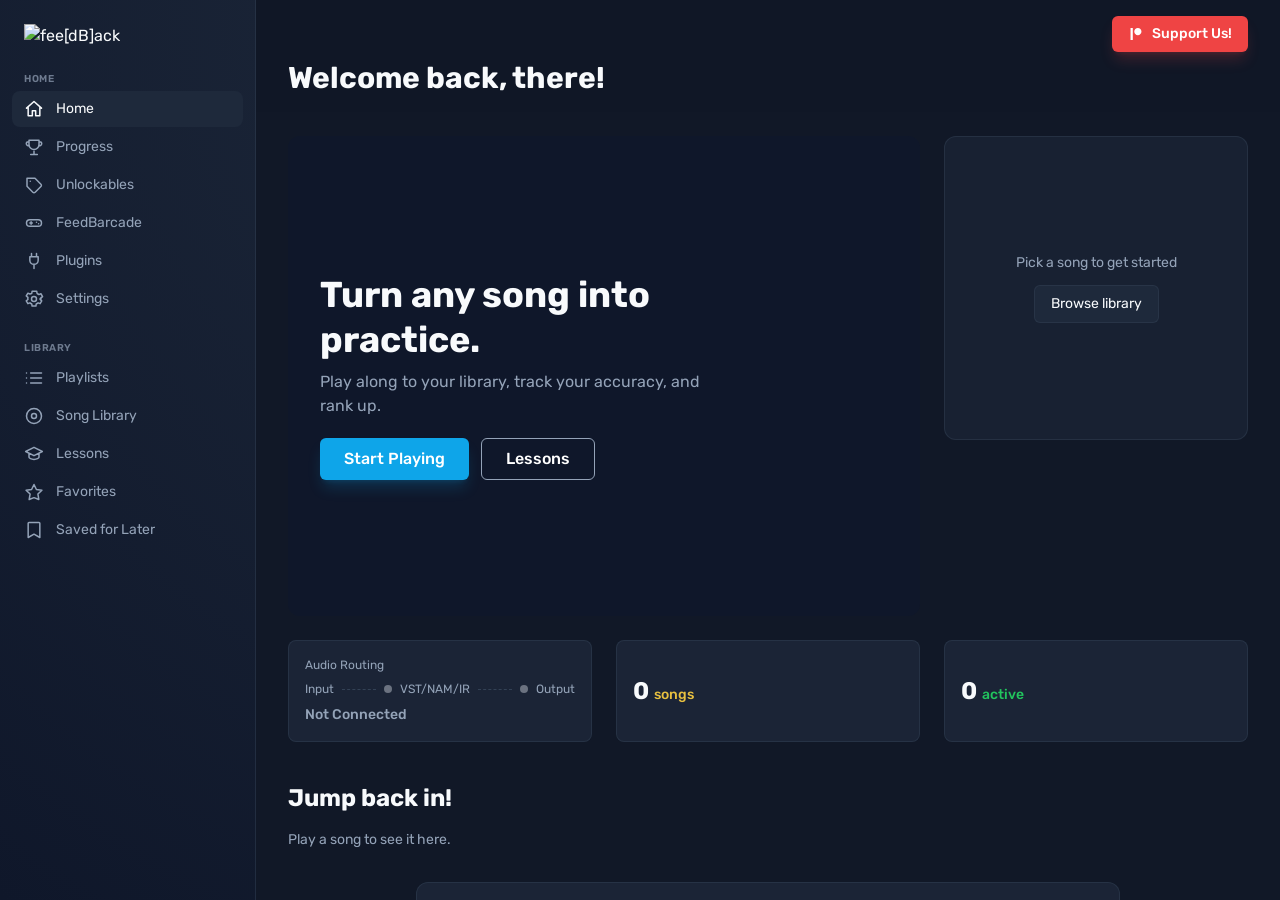
==== commit 43f7f924: "feat(gamepad): Press Start on a free controller emits gamepad:start-pressed When a play mode sets st" ====
--- a/static/v3/index.html
+++ b/static/v3/index.html
@@ -1338,6 +1338,10 @@
     <script defer src="/static/v3/live-guitar-tone-source.js"></script>
     <script defer src="/static/v3/pedal-cables.js"></script>
     <script defer src="/static/v3/plugins-page.js"></script>
+    <!-- Before dashboard.js, songs.js, press-start.js, onboarding-tour.js: play modes (feedBack.ui.registerPlayMode). -->
+    <script defer src="/static/v3/play-modes.js"></script>
+    <!-- After play-modes.js and gamepad-input.js: Press Start (gamepad:start-pressed). -->
+    <script defer src="/static/v3/press-start.js"></script>
     <script defer src="/static/v3/card-actions-core.js"></script>
     <!-- Before songs.js: the songs toolbar calls the match-review chip hook
          on build, so the module must already be registered. -->
--- a/static/v3/v3.css
+++ b/static/v3/v3.css
@@ -1359,6 +1359,22 @@
     overflow: hidden;
     flex-wrap: nowrap;
 }
+/* A play mode's button on a library card (static/v3/play-modes.js
+   cardButtonsHtml), first in the chips row. Sized to fit the row's fixed
+   1.5rem height. */
+.v3-card-mode {
+    flex: none;
+    height: 1.25rem;
+    padding: 0 .45rem;
+    border-radius: 9999px;
+    font-size: .625rem;
+    font-weight: 700;
+    line-height: 1.25rem;
+    white-space: nowrap;
+    color: #fff;
+    background: rgba(14,165,233,.85);
+}
+.v3-card-mode:hover { background: #0ea5e9; }
 /* Skeleton placeholder shown only if a window's fetch hasn't landed; mirrors a
    real card's vertical structure so it occupies an identical row height. */
 .v3-card-skel { pointer-events: none; }
@@ -1414,3 +1430,47 @@
     border-radius: 0.1875rem;
     padding: 0.0625rem 0.25rem;
 }
+
+/* Home hero: solo practice on the left, a registered play mode on the right. */
+.v3-hero-split {
+    display: grid;
+    grid-template-columns: 1fr;
+    gap: 1.5rem;
+}
+@media (min-width: 768px) {
+    .v3-hero-split {
+        grid-template-columns: 1fr 1fr;
+    }
+}
+.v3-hero-mode {
+    position: relative;
+    min-height: 480px;
+    border-radius: .75rem;
+    overflow: hidden;
+    display: flex;
+    flex-direction: column;
+    align-items: center;
+    justify-content: center;
+    gap: 1.25rem;
+    padding: 2rem;
+    background: #0f172a;
+}
+.v3-hero-mode-art {
+    width: 100%;
+    display: flex;
+    justify-content: center;
+}
+.v3-hero-mode-start {
+    background: #0ea5e9;
+    color: #fff;
+    padding: .5rem 1.5rem;
+    border-radius: .375rem;
+    font-weight: 600;
+}
+.v3-hero-mode-start:hover {
+    background: #38bdf8;
+}
+.v3-hero-mode-start:focus-visible {
+    outline: 2px solid #38bdf8;
+    outline-offset: 2px;
+}
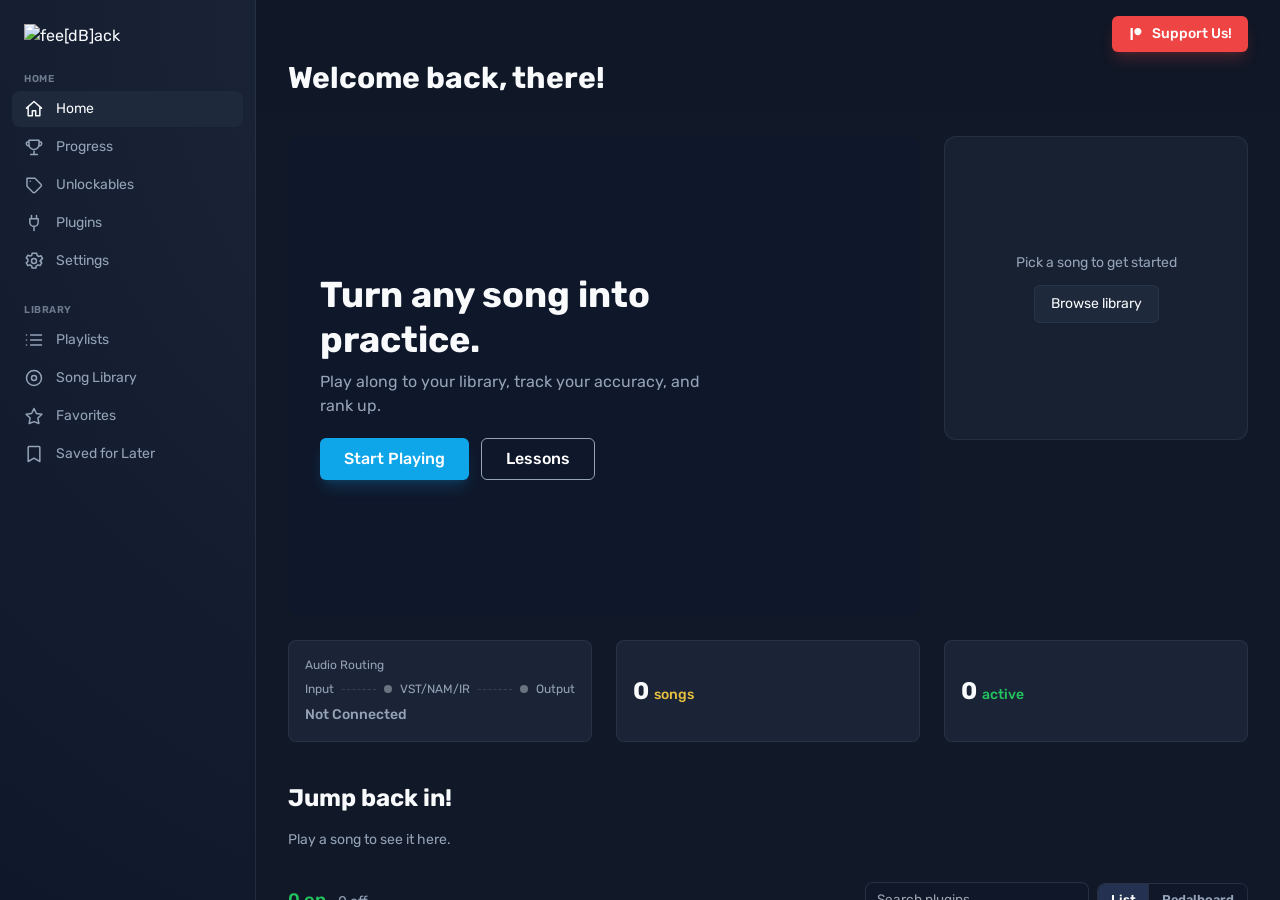
==== commit ed5ed5fe: "Star power for old drum packs, miss sound, plugins list view - Legacy guitar-encoded drums arrangeme" ====
--- a/static/v3/index.html
+++ b/static/v3/index.html
@@ -525,6 +525,22 @@
                             </select>
                         </div>
                     </div>
+                    <!-- Miss sound (static/js/miss-audio.js; per browser) -->
+                    <div class="fb-srow">
+                        <span class="fb-srow-icon"><svg fill="none" stroke="currentColor" viewBox="0 0 24 24"><path stroke-linecap="round" stroke-linejoin="round" stroke-width="2" d="M5.586 15H4a1 1 0 01-1-1v-4a1 1 0 011-1h1.586l4.707-4.707C10.923 3.663 12 4.109 12 5v14c0 .891-1.077 1.337-1.707.707L5.586 15zM17 14l2-2m0 0l2-2m-2 2l-2-2m2 2l2 2"/></svg></span>
+                        <div class="fb-srow-main">
+                            <div class="fb-srow-title">Miss sound</div>
+                            <div class="fb-srow-desc">Rock Band-style audio when you miss. Clunk: a short dull note. Clunk + dropout: your instrument's track also drops out of the song until your next hit. Band mode keeps its own.</div>
+                        </div>
+                        <div class="fb-srow-control">
+                            <select id="setting-miss-audio"
+                                class="bg-dark-700 border border-gray-800 rounded-xl px-3 py-2.5 text-sm text-gray-300 outline-none">
+                                <option value="off">Off</option>
+                                <option value="clunk">Clunk</option>
+                                <option value="dropout">Clunk + dropout</option>
+                            </select>
+                        </div>
+                    </div>
                     <!-- Countdown before song -->
                     <div class="fb-srow">
                         <span class="fb-srow-icon"><svg fill="none" stroke="currentColor" viewBox="0 0 24 24"><path stroke-linecap="round" stroke-linejoin="round" stroke-width="2" d="M12 8v4l3 3m-3 5a9 9 0 100-18 9 9 0 000 18z"/></svg></span>
@@ -796,6 +812,18 @@
                                 class="bg-dark-700 border border-gray-800 rounded-xl px-4 py-2.5 text-sm text-gray-300 placeholder-gray-600 focus:border-accent/50 outline-none">
                             <button onclick="pickDlcFolder()" id="btn-pick-dlc" class="hidden bg-dark-600 hover:bg-dark-500 px-4 py-2.5 rounded-xl text-sm text-gray-300 transition whitespace-nowrap">📂 Browse</button>
                             <button onclick="saveSettings()" class="bg-accent hover:bg-accent-light px-6 py-2.5 rounded-xl text-sm font-semibold text-white transition">Save</button>
+                        </div>
+                    </div>
+                    <!-- Clone Hero / YARG songs folder (lib/clonehero.py) -->
+                    <div class="fb-srow fb-srow-stack">
+                        <div class="fb-srow-main">
+                            <div class="fb-srow-title">Clone Hero / YARG songs folder</div>
+                            <div class="fb-srow-desc">Songs in this folder (song folders with song.ini, or .sng files) join your library with their drums, 5-fret guitar / bass and vocals. Each is converted the first time you play it. Leave empty to use the Clone Hero default folder when it exists.</div>
+                        </div>
+                        <div class="fb-srow-control">
+                            <input type="text" id="clonehero-path" placeholder="~/Documents/Clone Hero/Songs"
+                                onchange="saveCloneHeroDir(this.value.trim())"
+                                class="bg-dark-700 border border-gray-800 rounded-xl px-4 py-2.5 text-sm text-gray-300 placeholder-gray-600 focus:border-accent/50 outline-none">
                         </div>
                     </div>
                     <!-- Library rescan -->
@@ -1324,6 +1352,7 @@
     <script defer src="/static/v3/stats-recorder.js"></script>
     <script defer src="/static/v3/live-performance-hud.js"></script>
     <script defer src="/static/v3/scoreboard-pref.js"></script>
+    <script defer src="/static/js/miss-audio.js"></script>
     <script defer src="/static/v3/venue-viz.js"></script>
     <script defer src="/static/v3/venue-instrument-pov.js"></script>
     <!-- venue-mood-fx must load before venue-scene-3d: the scene bridge reads
@@ -1349,6 +1378,9 @@
     <!-- Before songs.js: the drawer art click + card ⋮ "Change cover…" open
          the cover picker (window.__fbOpenImagePicker). -->
     <script defer src="/static/v3/image-picker.js"></script>
+    <!-- After card-actions-core.js, before songs.js: the "Play as" menu, core's
+         play-as entries and feedBack.ui.playSongAs (window.v3PlayAs). -->
+    <script defer src="/static/v3/play-as.js"></script>
     <!-- Before songs.js: the Songs table view (window.v3SongsTable). -->
     <script defer src="/static/v3/songs-table.js"></script>
     <!-- Before songs.js: the songs toolbar mounts the play-queue tray
--- a/static/v3/v3.css
+++ b/static/v3/v3.css
@@ -1430,6 +1430,101 @@
     border-radius: 0.1875rem;
     padding: 0.0625rem 0.25rem;
 }
+/* Parts column: Rock Band / Guitar Hero 5-fret parts after the real letters —
+   G guitar, R rhythm, B bass. A real chart is solid; an auto chart (shown only
+   while the five-fret "Show auto charts" setting is on) is dashed. */
+.v3-table-ffs { display: inline-flex; gap: 0.125rem; margin-left: 0.375rem; vertical-align: 1px; }
+.v3-table-ff {
+    font-size: 0.5625rem;
+    font-weight: 800;
+    line-height: 1;
+    min-width: 0.875rem;
+    text-align: center;
+    padding: 0.125rem 0.1875rem;
+    border-radius: 0.1875rem;
+    color: #06240f;
+    background: #3fca6b;
+    border: 1px solid #3fca6b;
+}
+.v3-table-ff-auto { color: #3fca6b; background: transparent; border-style: dashed; }
+
+/* Drum difficulty (songs-table.js drumBadgeHtml): five pips for the 0-6 tier
+   (6 = five red), ≈ when estimated from the chart, AUTO when Easy/Medium/Hard
+   were generated by software. In the table's Drums column and the card chips. */
+.v3-drum-badge { display: inline-flex; align-items: center; gap: 0.25rem; vertical-align: middle; }
+.v3-drum-chip {
+    flex-shrink: 0;
+    font-size: 0.625rem;
+    padding: 0.125rem 0.375rem;
+    border-radius: 0.25rem;
+    background: rgba(31, 41, 55, 0.6);
+}
+.v3-drum-pips { display: inline-flex; gap: 0.125rem; }
+.v3-drum-pip {
+    width: 0.375rem;
+    height: 0.375rem;
+    border-radius: 9999px;
+    border: 1px solid #e0533d;
+    background: transparent;
+}
+.v3-drum-pip-on { background: #e0533d; }
+.v3-drum-pip-devil { background: #ff2a2a; border-color: #ff2a2a; box-shadow: 0 0 3px #ff2a2a; }
+.v3-drum-est { font-size: 0.625rem; line-height: 1; color: #9aa0aa; }
+.v3-drum-gen {
+    font-size: 0.5rem;
+    font-weight: 800;
+    line-height: 1;
+    letter-spacing: 0.04em;
+    padding: 0.125rem 0.1875rem;
+    border-radius: 0.1875rem;
+    color: #e0533d;
+    border: 1px dashed #e0533d;
+}
+
+/* "Play as" menu (static/v3/play-as.js): the Songs table's row menu and the
+   card ⋮ "Play as…" entry. */
+.v3-play-as {
+    position: fixed;
+    z-index: 40;
+    min-width: 13rem;
+    max-height: min(70vh, 32rem);
+    overflow-y: auto;
+    padding: 0.25rem 0;
+    font-size: 0.875rem;
+    background: #1e293b;
+    border: 1px solid rgba(255, 255, 255, 0.12);
+    border-radius: 0.5rem;
+    box-shadow: 0 12px 32px rgba(0, 0, 0, 0.5);
+}
+.v3-play-as-title {
+    padding: 0.375rem 0.75rem 0.25rem;
+    font-size: 0.75rem;
+    color: rgb(156 163 175);
+    white-space: nowrap;
+    overflow: hidden;
+    text-overflow: ellipsis;
+    max-width: 20rem;
+}
+.v3-play-as-group {
+    padding: 0.5rem 0.75rem 0.125rem;
+    font-size: 0.625rem;
+    text-transform: uppercase;
+    letter-spacing: 0.05em;
+    color: rgb(156 163 175);
+}
+.v3-play-as button {
+    display: flex;
+    align-items: baseline;
+    gap: 0.5rem;
+    width: 100%;
+    text-align: left;
+    padding: 0.375rem 0.75rem;
+    color: rgb(241 245 249);
+}
+.v3-play-as button:hover, .v3-play-as button:focus-visible { background: rgba(255, 255, 255, 0.07); outline: none; }
+.v3-play-as button[disabled] { opacity: 0.4; cursor: not-allowed; }
+.v3-play-as button[data-default] { font-weight: 700; }
+.v3-play-as-hint { margin-left: auto; font-size: 0.6875rem; color: rgb(156 163 175); white-space: nowrap; }
 
 /* Home hero: solo practice on the left, a registered play mode on the right. */
 .v3-hero-split {
@@ -1474,3 +1569,76 @@
     outline: 2px solid #38bdf8;
     outline-offset: 2px;
 }
+
+/* ── Plugins page: list view (static/v3/plugins-page.js) ──────────────────
+   The default Plugins view: a plain settings list, one row per plugin,
+   grouped by category, with an on/off switch. Palette mirrors the board CSS. */
+.v3-plist-views { display: inline-flex; border: 1px solid rgba(51, 65, 85, .6); border-radius: .5rem; overflow: hidden; }
+.v3-plist-view {
+    font: inherit; font-size: .8rem; font-weight: 600; padding: .35rem .8rem;
+    background: rgba(15, 23, 42, .6); color: #94a3b8; cursor: pointer; border: 0;
+}
+.v3-plist-view + .v3-plist-view { border-left: 1px solid rgba(51, 65, 85, .6); }
+.v3-plist-view:hover { color: #e2e8f0; }
+.v3-plist-view.is-active { background: #243150; color: #fff; }
+.v3-plist-search {
+    font: inherit; font-size: .85rem; width: 14rem; max-width: 60vw;
+    padding: .4rem .7rem; border-radius: .5rem; outline: none;
+    background: rgba(15, 23, 42, .7); color: #e2e8f0; border: 1px solid rgba(51, 65, 85, .6);
+}
+.v3-plist-search:focus { border-color: #0ea5e9; }
+.v3-plist-restart {
+    margin: -.75rem 0 1.25rem; padding: .55rem .8rem; border-radius: .5rem; font-size: .82rem;
+    background: rgba(14, 165, 233, .12); color: #bae6fd; border: 1px solid rgba(14, 165, 233, .35);
+}
+.v3-plist-restart.hidden { display: none; }
+.v3-plist-section { margin-bottom: 1.25rem; }
+.v3-plist-head {
+    display: flex; align-items: center; gap: .5rem; width: 100%; padding: .35rem .25rem; margin-bottom: .35rem;
+    font: inherit; font-size: .72rem; font-weight: 700; letter-spacing: .08em; text-transform: uppercase;
+    color: #cbd5e1; background: none; border: 0; cursor: pointer; text-align: left;
+}
+.v3-plist-head:hover { color: #fff; }
+.v3-plist-section.collapsed .v3-board-chevron { transform: rotate(-90deg); }
+.v3-plist-section.collapsed .v3-plist-rows { display: none; }
+.v3-plist-rows {
+    border: 1px solid rgba(51, 65, 85, .55); border-radius: .75rem; overflow: hidden;
+    background: rgba(15, 23, 42, .55);
+}
+.v3-plist-row {
+    display: flex; align-items: center; gap: .9rem; padding: .7rem 1rem;
+    border-top: 1px solid rgba(51, 65, 85, .4);
+}
+.v3-plist-row:first-child { border-top: 0; }
+.v3-plist-row:hover { background: rgba(36, 49, 80, .35); }
+.v3-plist-thumb { width: 36px; height: 36px; flex: none; border-radius: .45rem; object-fit: cover; background: #1c2740; }
+.v3-plist-main { flex: 1; min-width: 0; }
+.v3-plist-name { font-weight: 600; color: #f1f5f9; font-size: .92rem; display: flex; align-items: center; gap: .4rem; flex-wrap: wrap; }
+.v3-plist-desc { color: #94a3b8; font-size: .8rem; margin-top: .1rem; overflow: hidden; text-overflow: ellipsis; display: -webkit-box; -webkit-line-clamp: 2; -webkit-box-orient: vertical; }
+.v3-plist-err { color: #fca5a5; font-size: .75rem; margin-top: .2rem; }
+.v3-plist-tag { font-size: .62rem; font-weight: 700; text-transform: uppercase; letter-spacing: .06em; color: #94a3b8; background: rgba(51, 65, 85, .55); border-radius: 999px; padding: .05rem .4rem; }
+.v3-plist-row .v3-pedal-pill { position: static; }
+.v3-plist-off .v3-plist-thumb { filter: grayscale(1) brightness(.6); }
+.v3-plist-off .v3-plist-name, .v3-plist-off .v3-plist-desc { opacity: .5; }
+.v3-plist-ctl { display: flex; align-items: center; gap: .75rem; flex: none; }
+.v3-plist-open {
+    font: inherit; font-size: .78rem; font-weight: 600; padding: .3rem .7rem; border-radius: .45rem; cursor: pointer;
+    background: rgba(36, 49, 80, .7); color: #e2e8f0; border: 1px solid rgba(51, 65, 85, .7);
+}
+.v3-plist-open:hover { background: #2d3d63; color: #fff; }
+.v3-plist-switch { position: relative; display: inline-block; width: 42px; height: 24px; flex: none; cursor: pointer; }
+.v3-plist-switch input { position: absolute; opacity: 0; width: 100%; height: 100%; margin: 0; cursor: pointer; }
+.v3-plist-switch span {
+    position: absolute; inset: 0; border-radius: 999px; background: #334155; transition: background .15s ease; pointer-events: none;
+}
+.v3-plist-switch span::after {
+    content: ''; position: absolute; top: 3px; left: 3px; width: 18px; height: 18px; border-radius: 50%;
+    background: #e2e8f0; transition: transform .15s ease;
+}
+.v3-plist-switch input:checked + span { background: #22c55e; }
+.v3-plist-switch input:checked + span::after { transform: translateX(18px); }
+.v3-plist-switch input:focus-visible + span { outline: 2px solid #0ea5e9; outline-offset: 2px; }
+@media (max-width: 640px) {
+    .v3-plist-row { flex-wrap: wrap; }
+    .v3-plist-ctl { width: 100%; justify-content: flex-end; }
+}
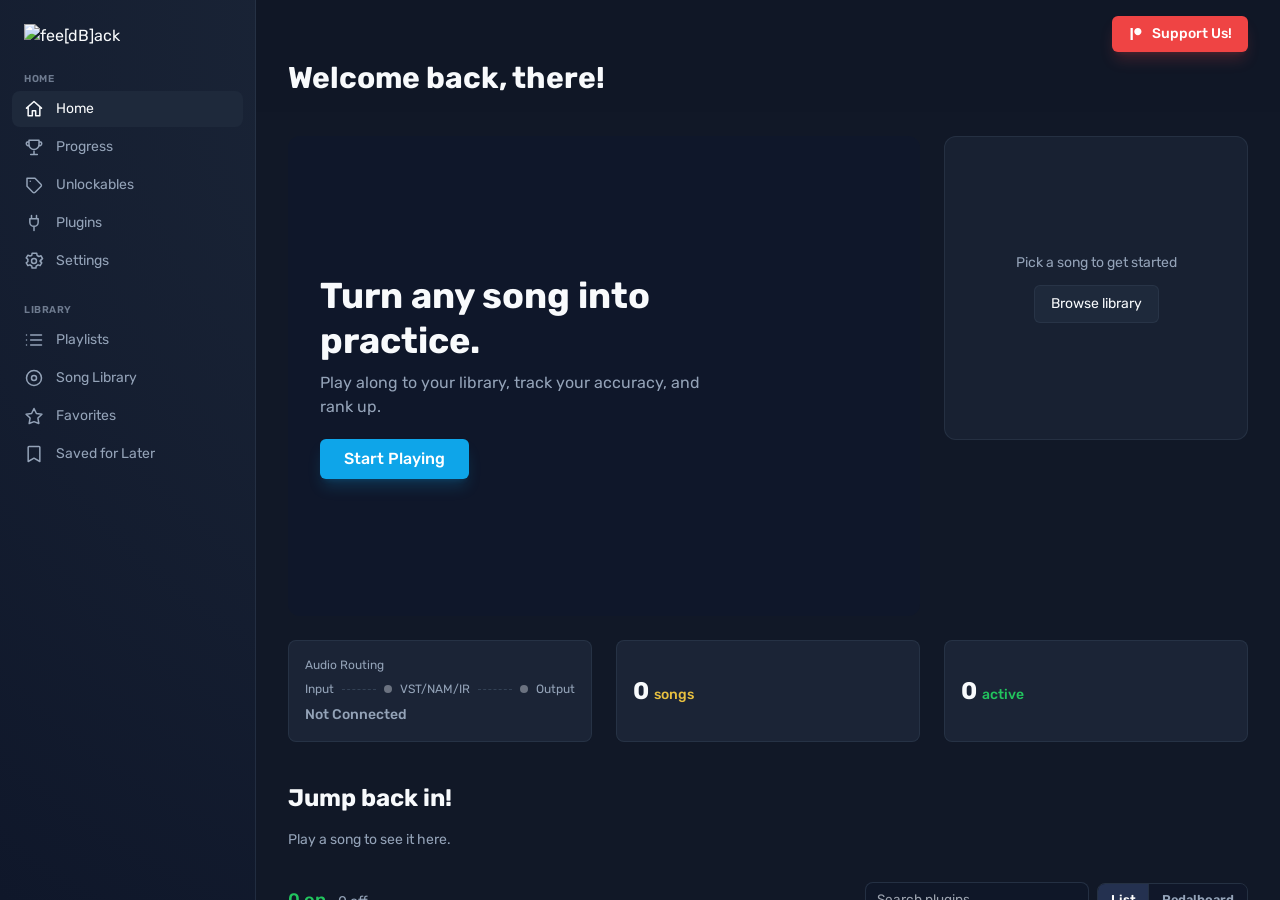
==== commit c30e162f: "feat: Album Playthrough Mode and real album track order Album page: - Album playthrough bar: pick a " ====
--- a/static/v3/index.html
+++ b/static/v3/index.html
@@ -1386,6 +1386,9 @@
     <!-- Before songs.js: the songs toolbar mounts the play-queue tray
          (window.__fbMountQueueTray) on build. -->
     <script defer src="/static/v3/queue-tray.js"></script>
+    <!-- Before songs.js: the album page's Playthrough button calls
+         feedBack.albumPlaythrough (part picker, Next up card, scorecard). -->
+    <script defer src="/static/v3/album-playthrough.js"></script>
     <!-- Before songs.js: the library pick session (feedBack.library.pick). -->
     <script defer src="/static/v3/library-pick.js"></script>
     <script defer src="/static/v3/songs.js"></script>
